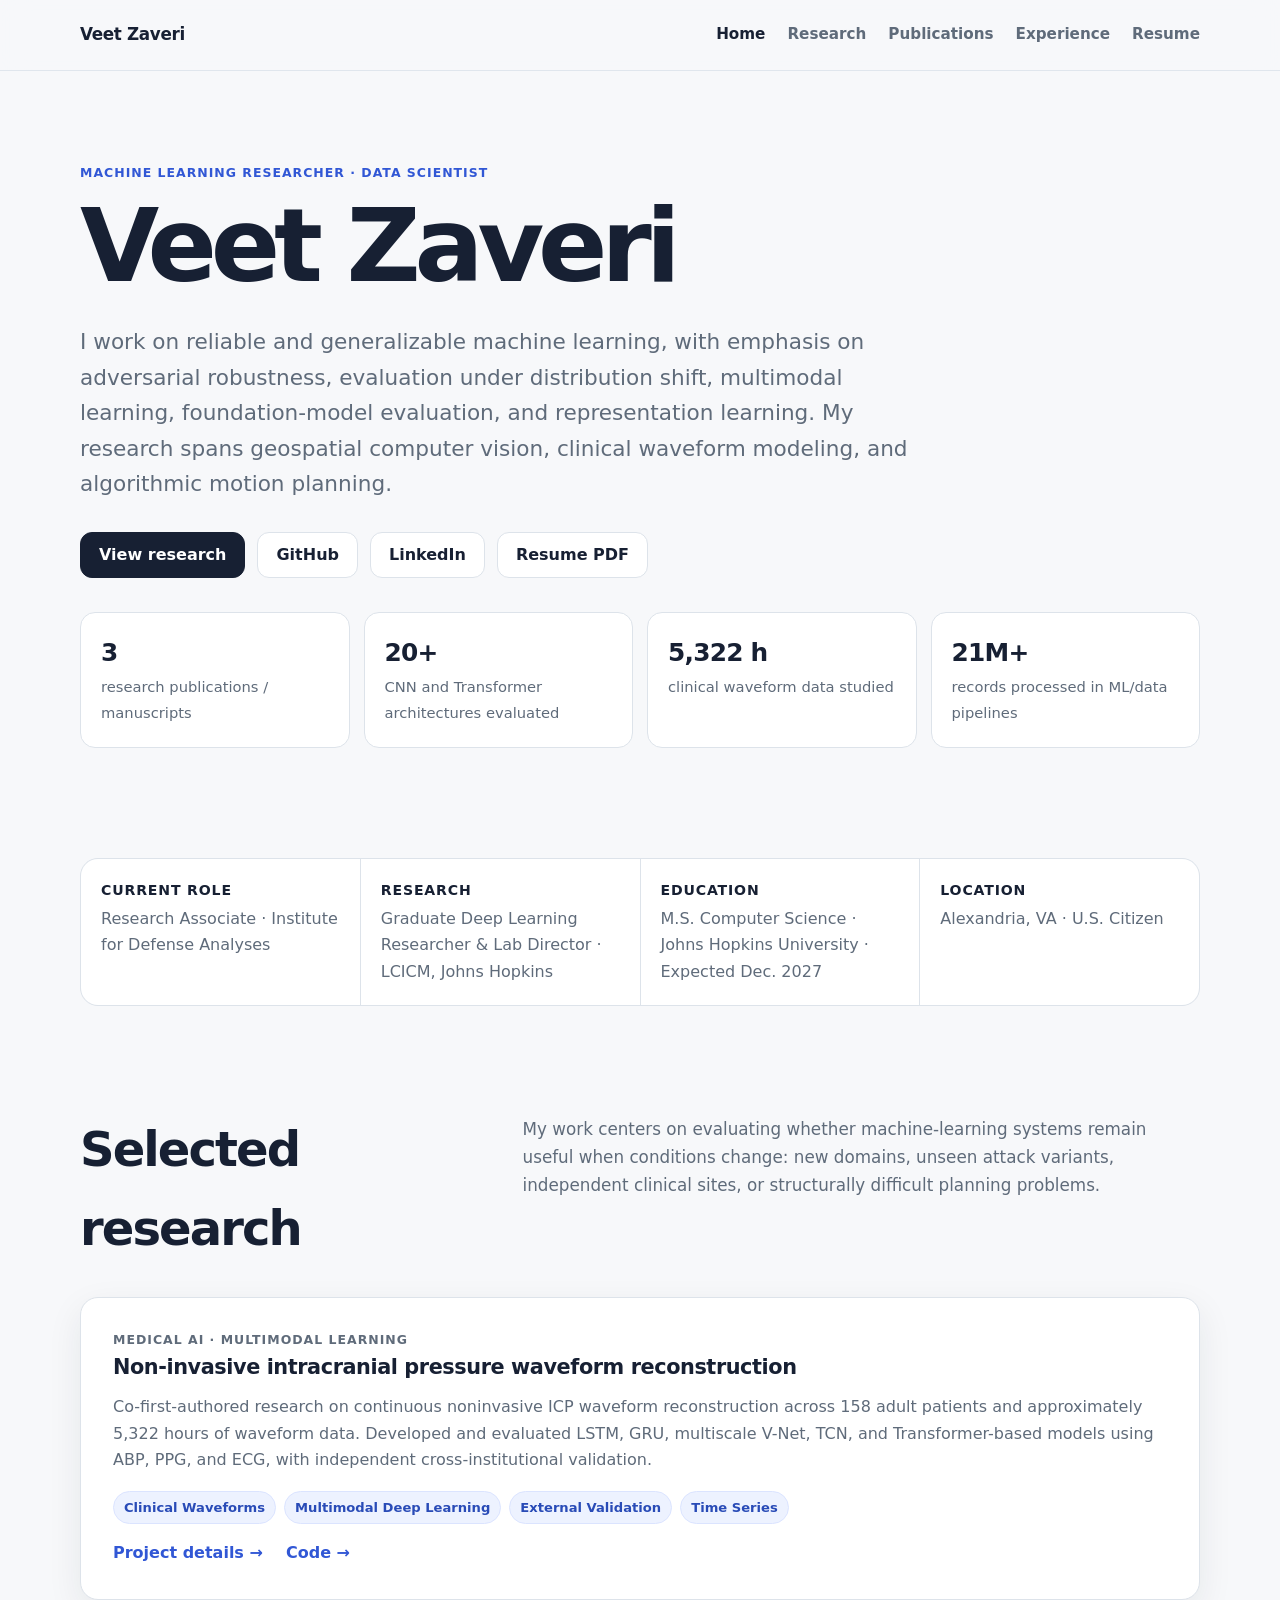
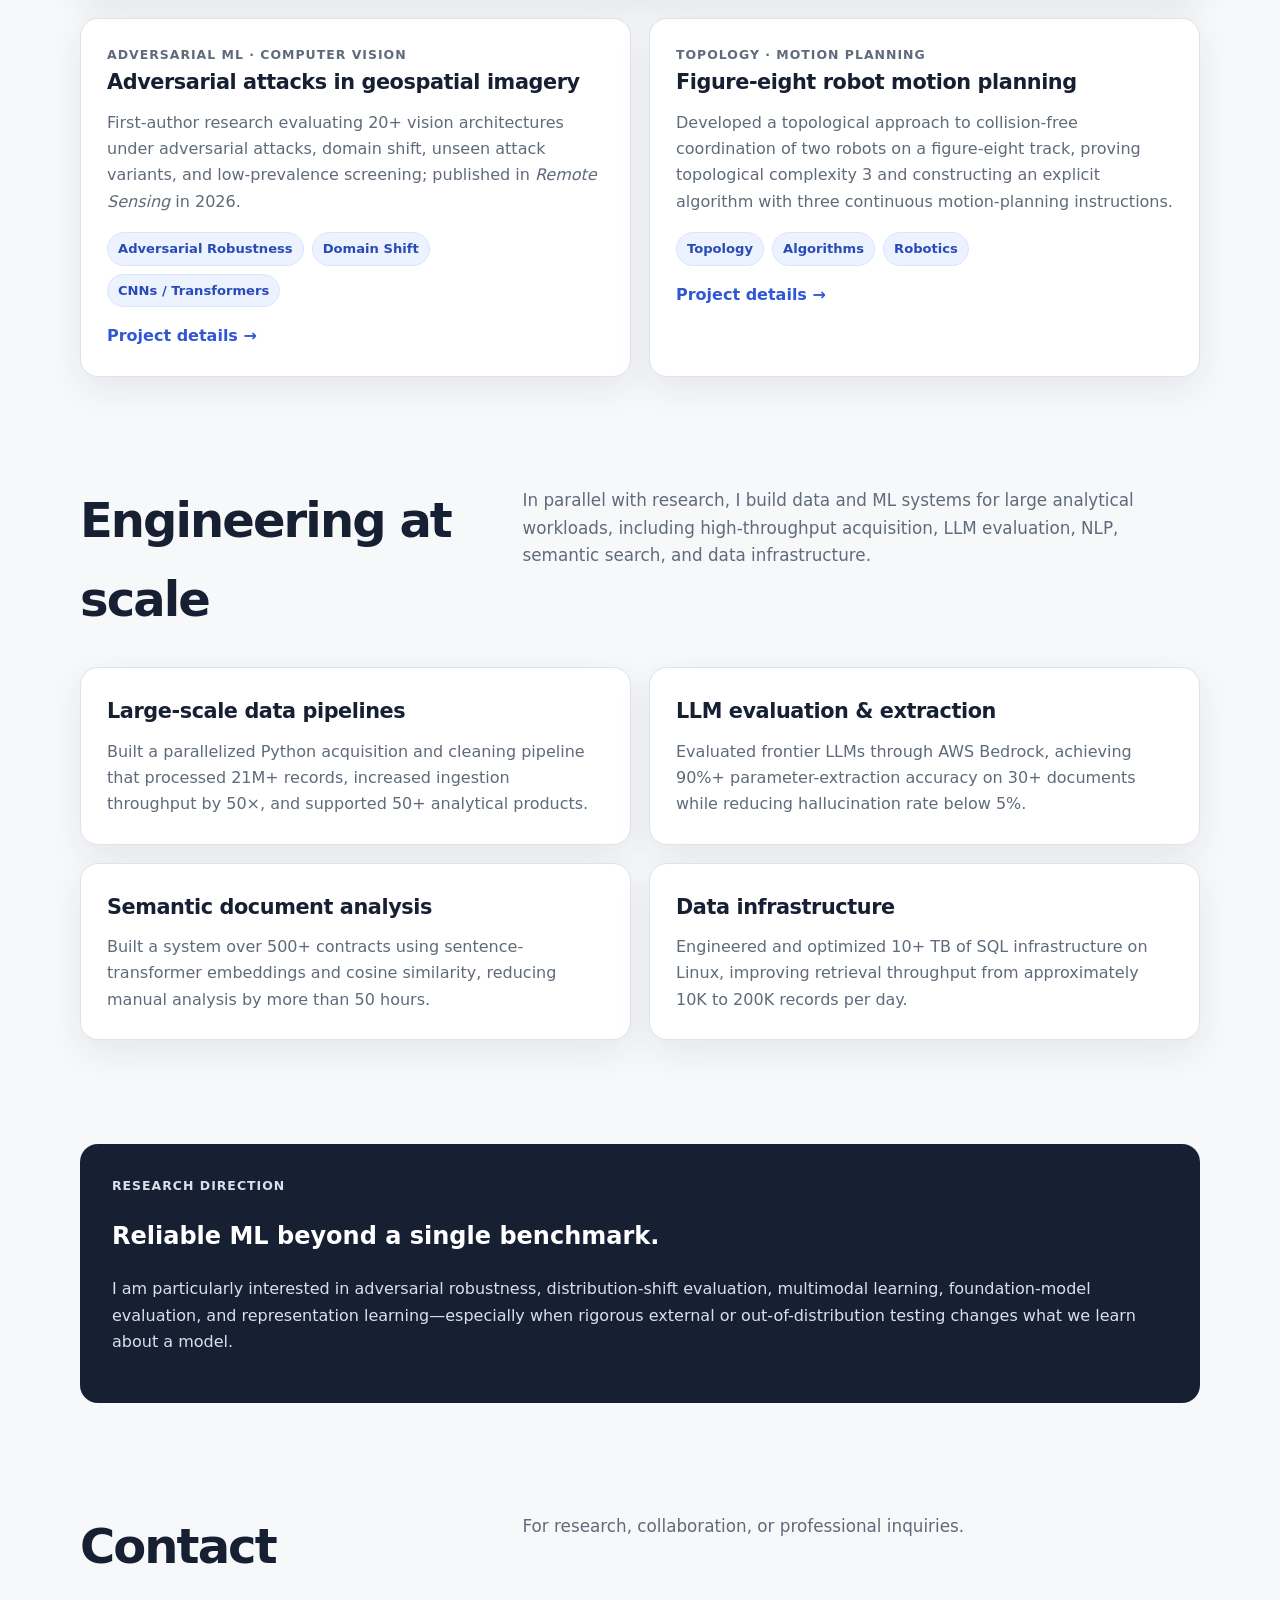
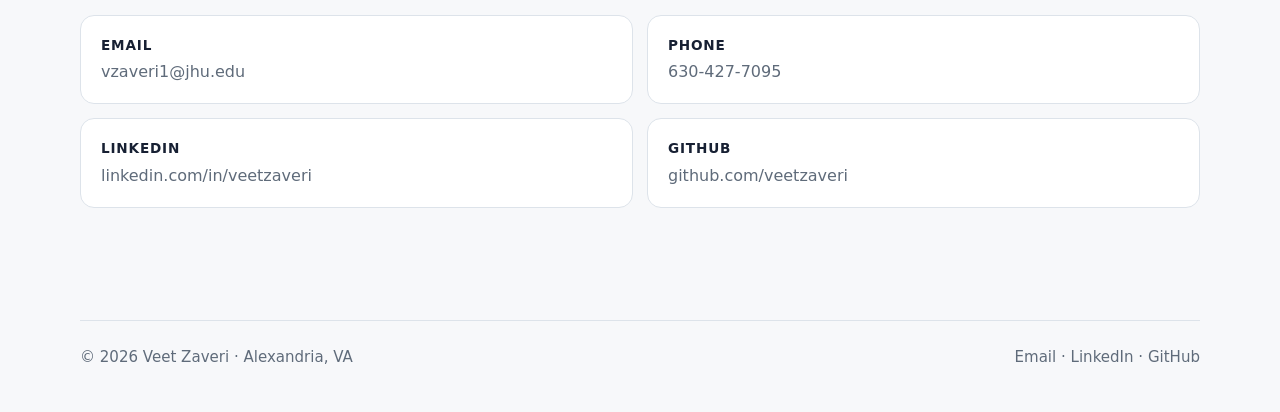
==== index.html @ f41bf971 "updated pages" ====
<!DOCTYPE html>
<html lang="en">
<head>
  <meta charset="utf-8">
  <meta name="viewport" content="width=device-width, initial-scale=1">
  <meta name="description" content="Veet Zaveri is a machine learning researcher and data scientist working on reliable and generalizable ML, adversarial robustness, multimodal learning, and clinical AI.">
  <title>Veet Zaveri | Machine Learning Research</title>
  <link rel="stylesheet" href="styles.css">
</head>
<body>

<header class="site-header">
  <div class="container nav">
    <a class="brand" href="index.html">Veet Zaveri</a>
    <nav class="nav-links" aria-label="Primary">
      <a href="index.html" aria-current="page">Home</a>
      <a href="research.html">Research</a>
      <a href="publications.html">Publications</a>
      <a href="experience.html">Experience</a>
      <a href="Veet_Zaveri_Resume.pdf" target="_blank" rel="noopener">Resume</a>
    </nav>
  </div>
</header>

<main>

<section class="hero">
  <div class="container">
    <p class="eyebrow">Machine Learning Researcher · Data Scientist</p>
    <h1>Veet Zaveri</h1>
    <p class="lede">
      I work on reliable and generalizable machine learning, with emphasis on adversarial robustness,
      evaluation under distribution shift, multimodal learning, foundation-model evaluation,
      and representation learning. My research spans geospatial computer vision, clinical waveform
      modeling, and algorithmic motion planning.
    </p>
    <div class="actions">
      <a class="button primary" href="research.html">View research</a>
      <a class="button" href="https://github.com/veetzaveri" target="_blank" rel="noopener">GitHub</a>
      <a class="button" href="https://www.linkedin.com/in/veetzaveri/" target="_blank" rel="noopener">LinkedIn</a>
      <a class="button" href="Veet_Zaveri_Resume.pdf" target="_blank" rel="noopener">Resume PDF</a>
    </div>

    <div class="stat-grid">
      <div class="stat"><strong>3</strong><span>research publications / manuscripts</span></div>
      <div class="stat"><strong>20+</strong><span>CNN and Transformer architectures evaluated</span></div>
      <div class="stat"><strong>5,322 h</strong><span>clinical waveform data studied</span></div>
      <div class="stat"><strong>21M+</strong><span>records processed in ML/data pipelines</span></div>
    </div>
  </div>
</section>

<section class="section">
  <div class="container">
    <div class="profile-strip">
      <div class="profile-item">
        <strong>Current role</strong>
        <span>Research Associate · Institute for Defense Analyses</span>
      </div>
      <div class="profile-item">
        <strong>Research</strong>
        <span>Graduate Deep Learning Researcher & Lab Director · LCICM, Johns Hopkins</span>
      </div>
      <div class="profile-item">
        <strong>Education</strong>
        <span>M.S. Computer Science · Johns Hopkins University · Expected Dec. 2027</span>
      </div>
      <div class="profile-item">
        <strong>Location</strong>
        <span>Alexandria, VA · U.S. Citizen</span>
      </div>
    </div>
  </div>
</section>

<section class="section">
  <div class="container">
    <div class="section-heading">
      <h2>Selected research</h2>
      <p>
        My work centers on evaluating whether machine-learning systems remain useful when
        conditions change: new domains, unseen attack variants, independent clinical sites,
        or structurally difficult planning problems.
      </p>
    </div>

    <div class="grid">
      <article class="card featured">
        <p class="eyebrow">Medical AI · Multimodal Learning</p>
        <h3>Non-invasive intracranial pressure waveform reconstruction</h3>
        <p>
          Co-first-authored research on continuous noninvasive ICP waveform reconstruction
          across 158 adult patients and approximately 5,322 hours of waveform data.
          Developed and evaluated LSTM, GRU, multiscale V-Net, TCN, and Transformer-based
          models using ABP, PPG, and ECG, with independent cross-institutional validation.
        </p>
        <div class="meta">
          <span class="tag">Clinical Waveforms</span>
          <span class="tag">Multimodal Deep Learning</span>
          <span class="tag">External Validation</span>
          <span class="tag">Time Series</span>
        </div>
        <a class="inline-link" href="research.html#icp">Project details →</a>
        <a class="inline-link" href="https://github.com/veetzaveri/LCICM-ICP-Waveform-Generation" target="_blank" rel="noopener">Code →</a>
      </article>

      <article class="card">
        <p class="eyebrow">Adversarial ML · Computer Vision</p>
        <h3>Adversarial attacks in geospatial imagery</h3>
        <p>
          First-author research evaluating 20+ vision architectures under adversarial attacks,
          domain shift, unseen attack variants, and low-prevalence screening; published in
          <em>Remote Sensing</em> in 2026.
        </p>
        <div class="meta">
          <span class="tag">Adversarial Robustness</span>
          <span class="tag">Domain Shift</span>
          <span class="tag">CNNs / Transformers</span>
        </div>
        <a class="inline-link" href="research.html#geospatial">Project details →</a>
      </article>

      <article class="card">
        <p class="eyebrow">Topology · Motion Planning</p>
        <h3>Figure-eight robot motion planning</h3>
        <p>
          Developed a topological approach to collision-free coordination of two robots on
          a figure-eight track, proving topological complexity 3 and constructing an explicit
          algorithm with three continuous motion-planning instructions.
        </p>
        <div class="meta">
          <span class="tag">Topology</span>
          <span class="tag">Algorithms</span>
          <span class="tag">Robotics</span>
        </div>
        <a class="inline-link" href="research.html#motion-planning">Project details →</a>
      </article>
    </div>
  </div>
</section>

<section class="section">
  <div class="container">
    <div class="section-heading">
      <h2>Engineering at scale</h2>
      <p>
        In parallel with research, I build data and ML systems for large analytical workloads,
        including high-throughput acquisition, LLM evaluation, NLP, semantic search, and data infrastructure.
      </p>
    </div>
    <div class="grid">
      <article class="card">
        <h3>Large-scale data pipelines</h3>
        <p>
          Built a parallelized Python acquisition and cleaning pipeline that processed 21M+ records,
          increased ingestion throughput by 50×, and supported 50+ analytical products.
        </p>
      </article>
      <article class="card">
        <h3>LLM evaluation & extraction</h3>
        <p>
          Evaluated frontier LLMs through AWS Bedrock, achieving 90%+ parameter-extraction accuracy
          on 30+ documents while reducing hallucination rate below 5%.
        </p>
      </article>
      <article class="card">
        <h3>Semantic document analysis</h3>
        <p>
          Built a system over 500+ contracts using sentence-transformer embeddings and cosine similarity,
          reducing manual analysis by more than 50 hours.
        </p>
      </article>
      <article class="card">
        <h3>Data infrastructure</h3>
        <p>
          Engineered and optimized 10+ TB of SQL infrastructure on Linux, improving retrieval throughput
          from approximately 10K to 200K records per day.
        </p>
      </article>
    </div>
  </div>
</section>

<section class="section">
  <div class="container callout">
    <p class="eyebrow">Research direction</p>
    <h2>Reliable ML beyond a single benchmark.</h2>
    <p>
      I am particularly interested in adversarial robustness, distribution-shift evaluation,
      multimodal learning, foundation-model evaluation, and representation learning—especially
      when rigorous external or out-of-distribution testing changes what we learn about a model.
    </p>
  </div>
</section>

<section class="section">
  <div class="container">
    <div class="section-heading">
      <h2>Contact</h2>
      <p>For research, collaboration, or professional inquiries.</p>
    </div>
    <div class="contact-grid">
      <div class="contact-item"><strong>Email</strong><a href="mailto:vzaveri1@jhu.edu">vzaveri1@jhu.edu</a></div>
      <div class="contact-item"><strong>Phone</strong><a href="tel:+16304277095">630-427-7095</a></div>
      <div class="contact-item"><strong>LinkedIn</strong><a href="https://www.linkedin.com/in/veetzaveri/" target="_blank" rel="noopener">linkedin.com/in/veetzaveri</a></div>
      <div class="contact-item"><strong>GitHub</strong><a href="https://github.com/veetzaveri" target="_blank" rel="noopener">github.com/veetzaveri</a></div>
    </div>
  </div>
</section>

</main>

<footer class="footer">
  <div class="container footer-row">
    <span>© 2026 Veet Zaveri · Alexandria, VA</span>
    <span>
      <a href="mailto:vzaveri1@jhu.edu">Email</a>
      ·
      <a href="https://www.linkedin.com/in/veetzaveri/" target="_blank" rel="noopener">LinkedIn</a>
      ·
      <a href="https://github.com/veetzaveri" target="_blank" rel="noopener">GitHub</a>
    </span>
  </div>
</footer>

</body>
</html>
---- styles.css ----
:root {
  --bg: #f7f8fa;
  --surface: #ffffff;
  --text: #172033;
  --muted: #5f6b7a;
  --line: #dde3ea;
  --accent: #3157d5;
  --accent-soft: #edf2ff;
  --max: 1120px;
  --radius: 18px;
  --shadow: 0 12px 35px rgba(23, 32, 51, 0.08);
}

* { box-sizing: border-box; }

html { scroll-behavior: smooth; }

body {
  margin: 0;
  font-family: Inter, ui-sans-serif, system-ui, -apple-system, BlinkMacSystemFont, "Segoe UI", sans-serif;
  background: var(--bg);
  color: var(--text);
  line-height: 1.65;
}

a { color: inherit; }

.container {
  width: min(calc(100% - 40px), var(--max));
  margin: 0 auto;
}

.site-header {
  position: sticky;
  top: 0;
  z-index: 20;
  backdrop-filter: blur(14px);
  background: rgba(247, 248, 250, 0.90);
  border-bottom: 1px solid rgba(221, 227, 234, 0.86);
}

.nav {
  min-height: 70px;
  display: flex;
  align-items: center;
  justify-content: space-between;
  gap: 28px;
}

.brand {
  font-weight: 800;
  text-decoration: none;
  letter-spacing: -0.02em;
  font-size: 1.05rem;
}

.nav-links {
  display: flex;
  align-items: center;
  gap: 22px;
  flex-wrap: wrap;
}

.nav-links a {
  text-decoration: none;
  color: var(--muted);
  font-weight: 650;
  font-size: 0.95rem;
}

.nav-links a:hover,
.nav-links a[aria-current="page"] { color: var(--text); }

.hero { padding: 92px 0 58px; }

.eyebrow {
  margin: 0 0 12px;
  color: var(--accent);
  font-weight: 800;
  letter-spacing: 0.08em;
  text-transform: uppercase;
  font-size: 0.78rem;
}

.hero h1 {
  margin: 0;
  font-size: clamp(3rem, 8vw, 6.5rem);
  line-height: 0.98;
  letter-spacing: -0.06em;
}

.hero .lede {
  max-width: 860px;
  font-size: clamp(1.14rem, 2vw, 1.35rem);
  color: var(--muted);
  margin: 28px 0 0;
}

.actions {
  display: flex;
  gap: 12px;
  flex-wrap: wrap;
  margin-top: 30px;
}

.button {
  display: inline-flex;
  align-items: center;
  justify-content: center;
  min-height: 46px;
  padding: 0 18px;
  border-radius: 12px;
  text-decoration: none;
  font-weight: 750;
  border: 1px solid var(--line);
  background: var(--surface);
  transition: transform .15s ease, box-shadow .15s ease;
}

.button.primary {
  background: var(--text);
  color: white;
  border-color: var(--text);
}

.button:hover {
  transform: translateY(-1px);
  box-shadow: 0 8px 18px rgba(23, 32, 51, 0.08);
}

.section { padding: 52px 0; }

.section-heading {
  display: grid;
  grid-template-columns: 0.75fr 1.25fr;
  gap: 36px;
  align-items: start;
  margin-bottom: 28px;
}

.section-heading h2,
.page-hero h1 {
  margin: 0;
  letter-spacing: -0.04em;
}

.section-heading h2 { font-size: clamp(1.9rem, 4vw, 3rem); }

.section-heading p {
  margin: 6px 0 0;
  color: var(--muted);
  font-size: 1.05rem;
}

.grid {
  display: grid;
  grid-template-columns: repeat(12, 1fr);
  gap: 18px;
}

.card {
  grid-column: span 6;
  background: var(--surface);
  border: 1px solid var(--line);
  border-radius: var(--radius);
  padding: 26px;
  box-shadow: var(--shadow);
}

.card.featured {
  grid-column: span 12;
  padding: 32px;
}

.card h3 {
  margin: 0 0 10px;
  font-size: 1.3rem;
  letter-spacing: -0.02em;
}

.card p { margin: 0; color: var(--muted); }

.meta {
  margin-top: 17px;
  display: flex;
  flex-wrap: wrap;
  gap: 8px;
}

.tag {
  background: var(--accent-soft);
  border: 1px solid #dbe4ff;
  color: #294bb7;
  border-radius: 999px;
  padding: 5px 10px;
  font-size: 0.82rem;
  font-weight: 700;
}

.inline-link {
  display: inline-block;
  margin-top: 16px;
  font-weight: 750;
  color: var(--accent);
  text-decoration: none;
}

.inline-link + .inline-link { margin-left: 18px; }

.stat-grid {
  display: grid;
  grid-template-columns: repeat(4, 1fr);
  gap: 14px;
  margin-top: 34px;
}

.stat {
  background: var(--surface);
  border: 1px solid var(--line);
  border-radius: 15px;
  padding: 20px;
}

.stat strong {
  display: block;
  font-size: 1.55rem;
  letter-spacing: -0.03em;
}

.stat span { color: var(--muted); font-size: .92rem; }

.profile-strip {
  display: grid;
  grid-template-columns: repeat(4, 1fr);
  gap: 1px;
  background: var(--line);
  border: 1px solid var(--line);
  border-radius: var(--radius);
  overflow: hidden;
}

.profile-item {
  background: var(--surface);
  padding: 20px;
}

.profile-item strong {
  display: block;
  font-size: .88rem;
  text-transform: uppercase;
  letter-spacing: .06em;
  margin-bottom: 4px;
}

.profile-item span, .profile-item a {
  color: var(--muted);
  text-decoration: none;
}

.page-hero { padding: 76px 0 30px; }
.page-hero h1 { font-size: clamp(2.6rem, 6vw, 5rem); }
.page-hero p {
  max-width: 800px;
  color: var(--muted);
  font-size: 1.15rem;
}

.project {
  padding: 38px 0;
  border-top: 1px solid var(--line);
}

.project:first-of-type { border-top: 0; }

.project-layout {
  display: grid;
  grid-template-columns: 0.72fr 1.28fr;
  gap: 42px;
}

.project h2 {
  margin-top: 0;
  font-size: 1.8rem;
  letter-spacing: -0.03em;
}

.project-copy p,
.project-copy li { color: var(--muted); }

.project-copy ul { padding-left: 20px; }

.result-box {
  background: var(--surface);
  border: 1px solid var(--line);
  border-radius: 14px;
  padding: 18px 20px;
  margin-top: 18px;
}

.result-box strong { color: var(--text); }

.publication {
  padding: 26px 0;
  border-top: 1px solid var(--line);
}

.publication:first-child { border-top: 0; }

.publication h3 { margin: 0 0 6px; }
.publication p { color: var(--muted); margin: 4px 0; }

.pub-links {
  display: flex;
  flex-wrap: wrap;
  gap: 14px;
  margin-top: 10px;
}

.pub-links a {
  color: var(--accent);
  font-weight: 750;
  text-decoration: none;
}

.timeline {
  border-left: 2px solid var(--line);
  margin-left: 8px;
  padding-left: 28px;
}

.timeline-item {
  margin-bottom: 42px;
  position: relative;
}

.timeline-item::before {
  content: "";
  position: absolute;
  left: -36px;
  top: 8px;
  width: 12px;
  height: 12px;
  border-radius: 999px;
  background: var(--text);
}

.timeline-item h3 { margin: 0 0 4px; }

.timeline-item .where,
.timeline-item .when { color: var(--muted); }

.timeline-item ul {
  margin-top: 12px;
  padding-left: 20px;
  color: var(--muted);
}

.timeline-item li { margin-bottom: 7px; }

.skill-group {
  grid-column: span 4;
  background: var(--surface);
  border: 1px solid var(--line);
  border-radius: var(--radius);
  padding: 24px;
}

.skill-group h3 { margin-top: 0; }
.skill-group p { margin-bottom: 0; color: var(--muted); }

.callout {
  background: var(--text);
  color: white;
  border-radius: var(--radius);
  padding: 32px;
}

.callout p { color: #d9dfeb; }

.contact-grid {
  display: grid;
  grid-template-columns: repeat(2, 1fr);
  gap: 14px;
}

.contact-item {
  background: var(--surface);
  border: 1px solid var(--line);
  border-radius: 14px;
  padding: 18px 20px;
}

.contact-item strong {
  display: block;
  font-size: .85rem;
  text-transform: uppercase;
  letter-spacing: .06em;
  margin-bottom: 3px;
}

.contact-item a, .contact-item span {
  color: var(--muted);
  text-decoration: none;
}

.footer {
  padding: 60px 0 42px;
  color: var(--muted);
  font-size: 0.94rem;
}

.footer-row {
  border-top: 1px solid var(--line);
  padding-top: 24px;
  display: flex;
  justify-content: space-between;
  gap: 20px;
  flex-wrap: wrap;
}

.footer a { text-decoration: none; }
.small { font-size: 0.9rem; color: var(--muted); }

@media (max-width: 900px) {
  .stat-grid, .profile-strip { grid-template-columns: repeat(2, 1fr); }
  .skill-group { grid-column: span 6; }
}

@media (max-width: 780px) {
  .nav {
    align-items: flex-start;
    padding: 18px 0;
    flex-direction: column;
  }

  .nav-links { gap: 14px 18px; }
  .hero { padding-top: 64px; }

  .section-heading,
  .project-layout { grid-template-columns: 1fr; gap: 12px; }

  .card,
  .card.featured,
  .skill-group { grid-column: span 12; }

  .stat-grid,
  .profile-strip,
  .contact-grid { grid-template-columns: 1fr; }
}
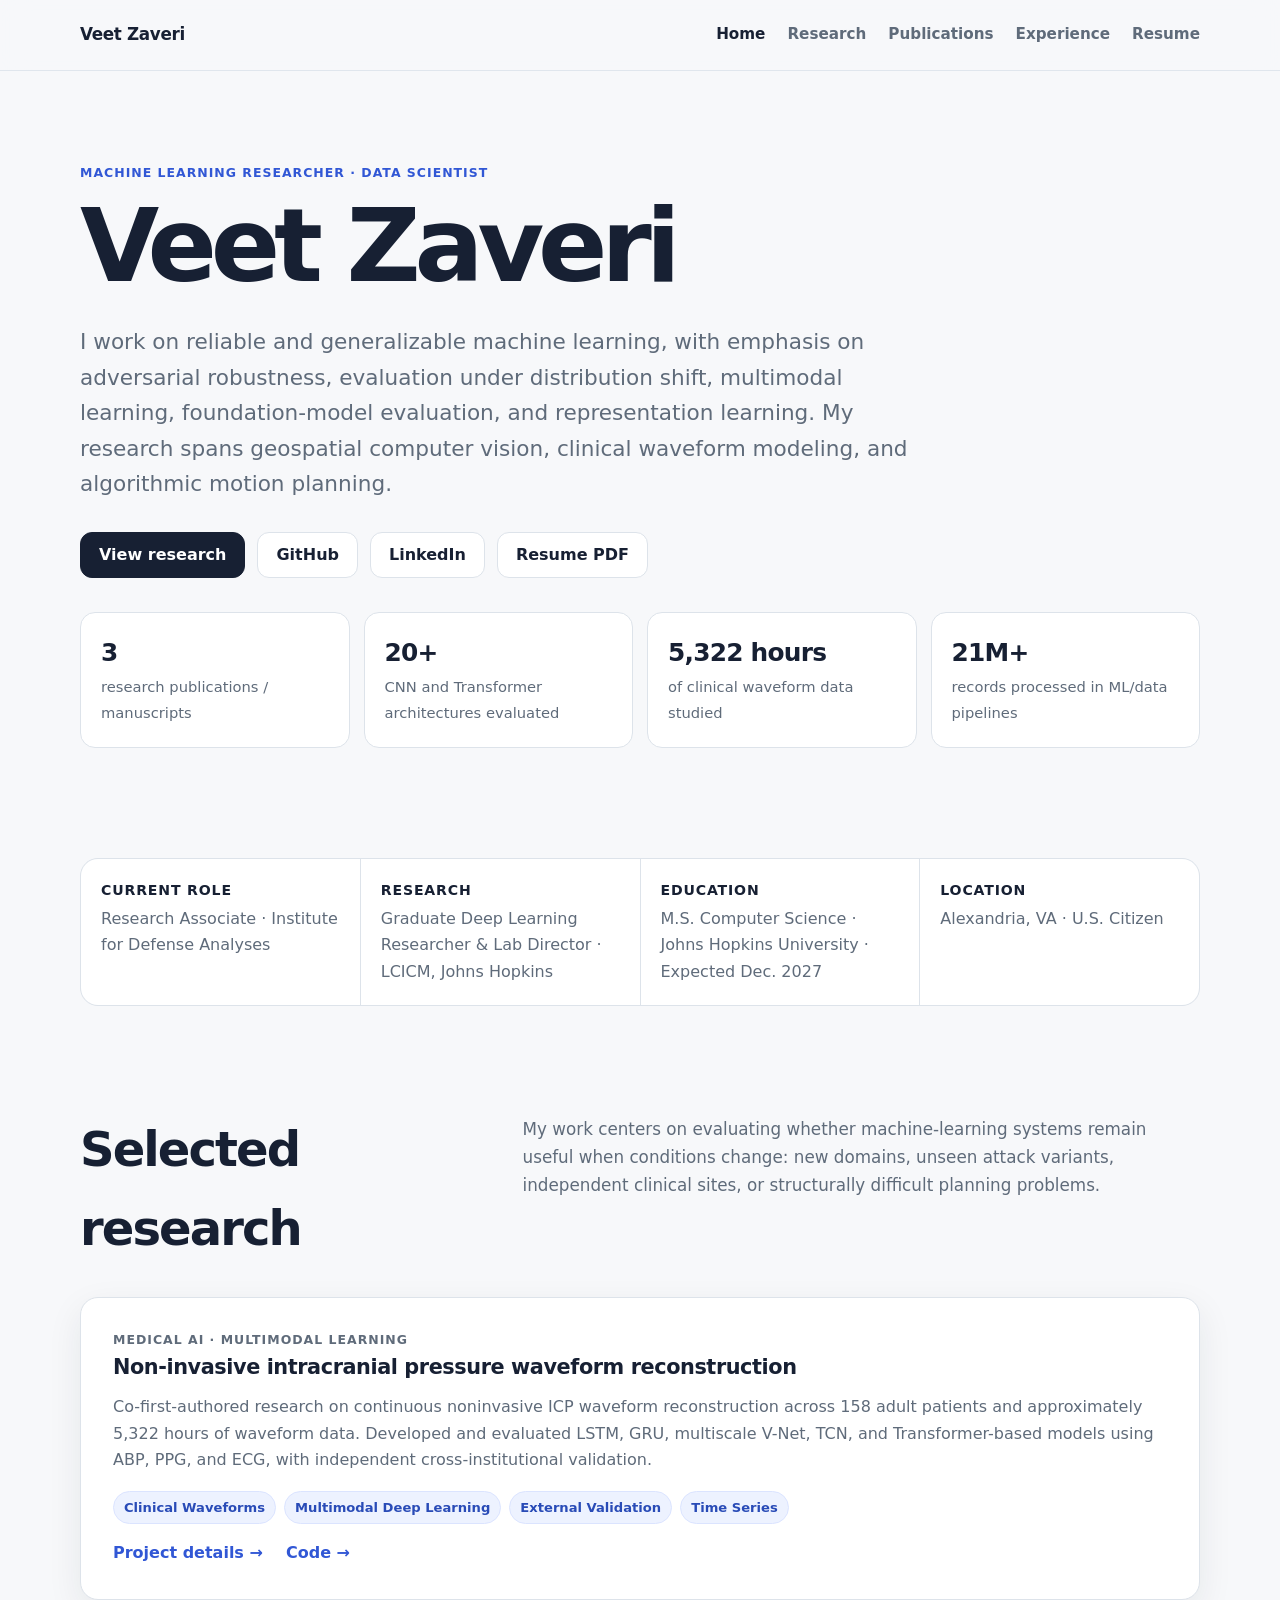
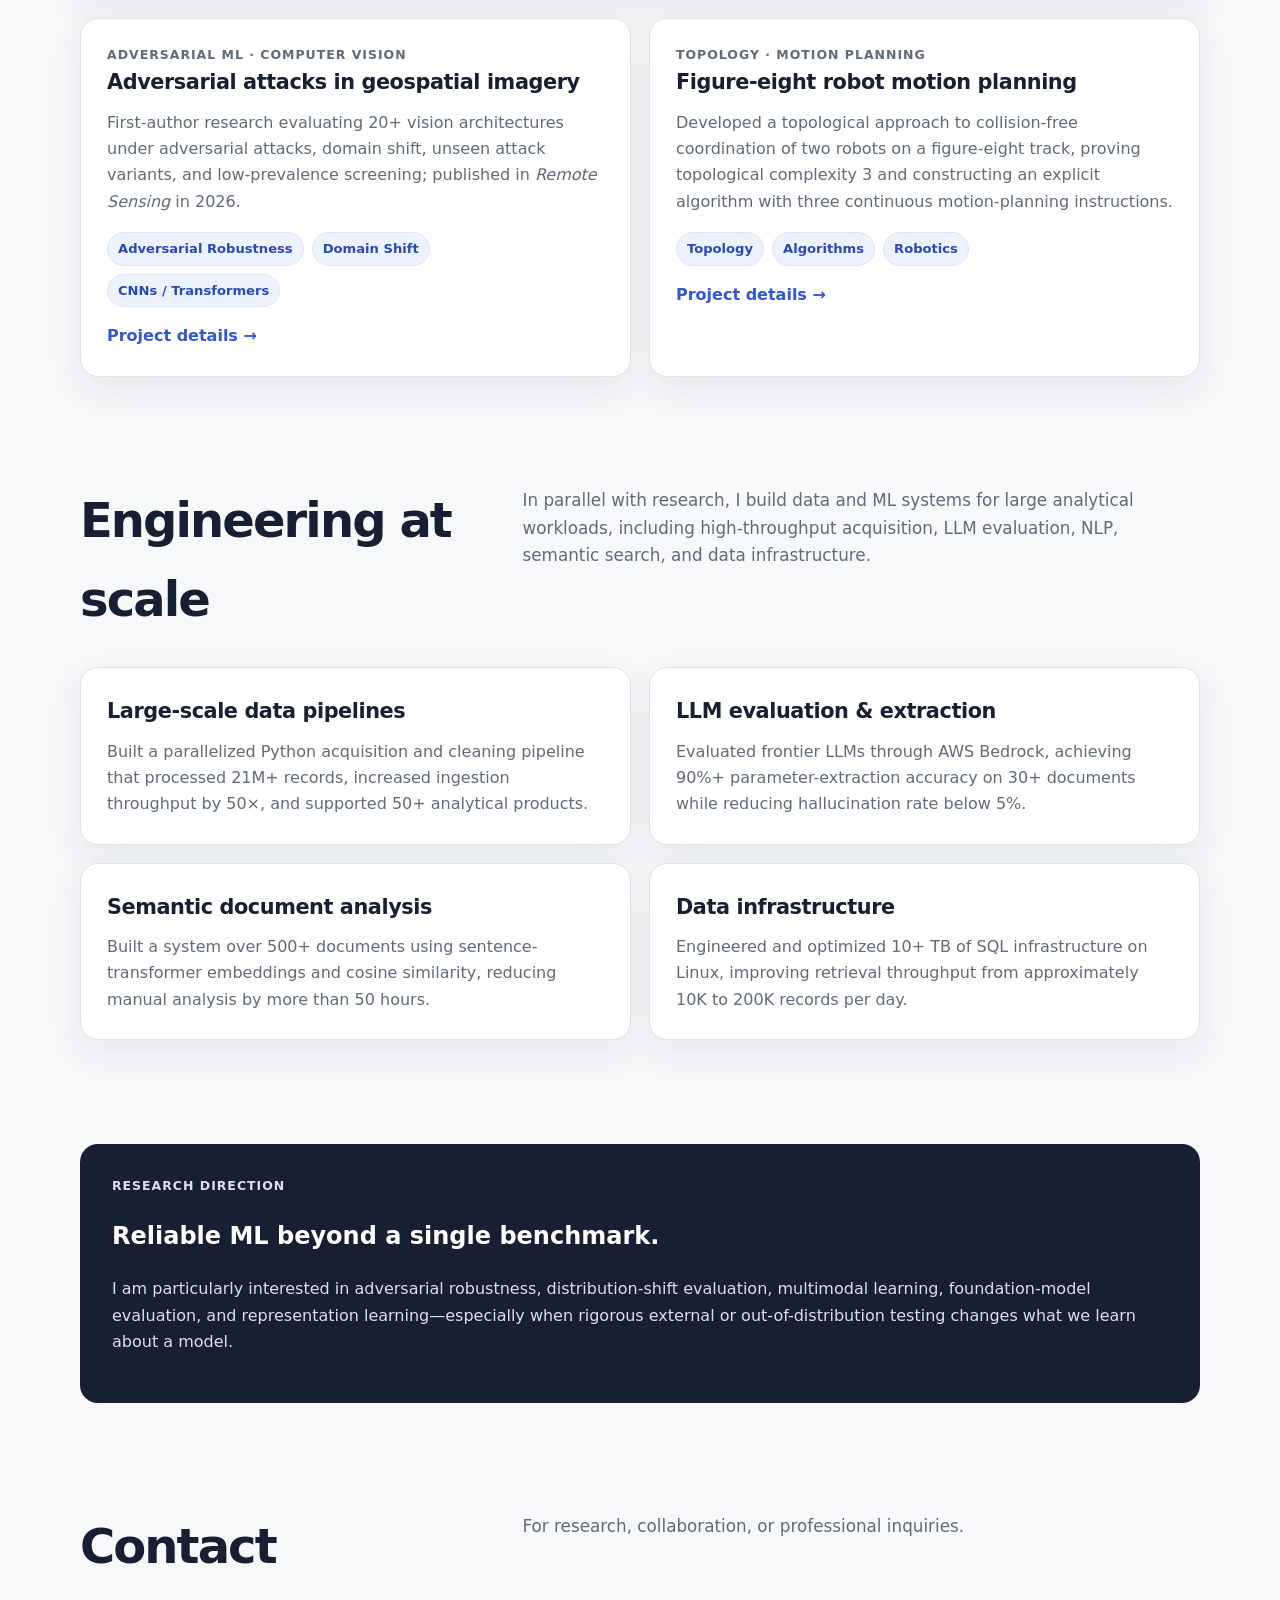
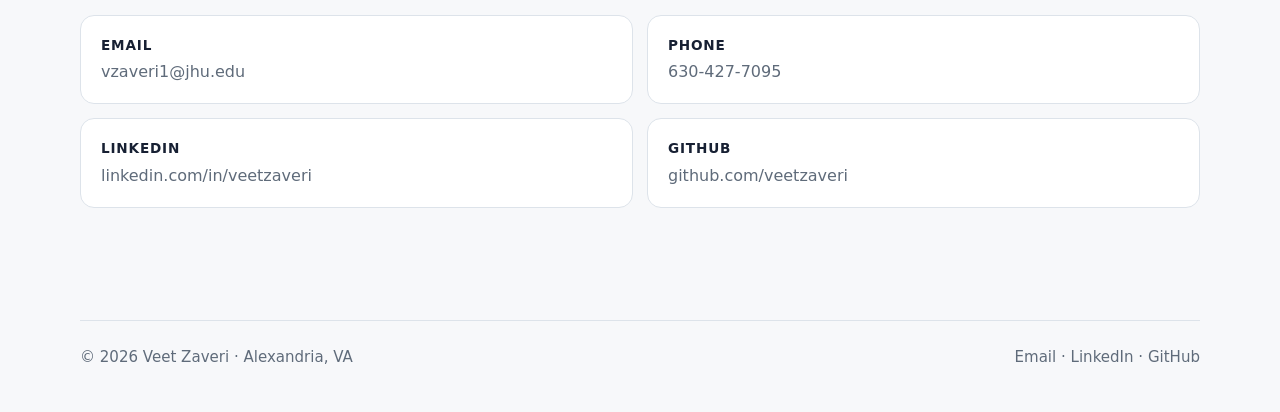
==== commit 210bffd1: "change text" ====
--- a/index.html
+++ b/index.html
@@ -44,7 +44,7 @@
     <div class="stat-grid">
       <div class="stat"><strong>3</strong><span>research publications / manuscripts</span></div>
       <div class="stat"><strong>20+</strong><span>CNN and Transformer architectures evaluated</span></div>
-      <div class="stat"><strong>5,322 h</strong><span>clinical waveform data studied</span></div>
+      <div class="stat"><strong>5,322 hours</strong><span>of clinical waveform data studied</span></div>
       <div class="stat"><strong>21M+</strong><span>records processed in ML/data pipelines</span></div>
     </div>
   </div>
@@ -166,7 +166,7 @@
       <article class="card">
         <h3>Semantic document analysis</h3>
         <p>
-          Built a system over 500+ contracts using sentence-transformer embeddings and cosine similarity,
+          Built a system over 500+ documents using sentence-transformer embeddings and cosine similarity,
           reducing manual analysis by more than 50 hours.
         </p>
       </article>
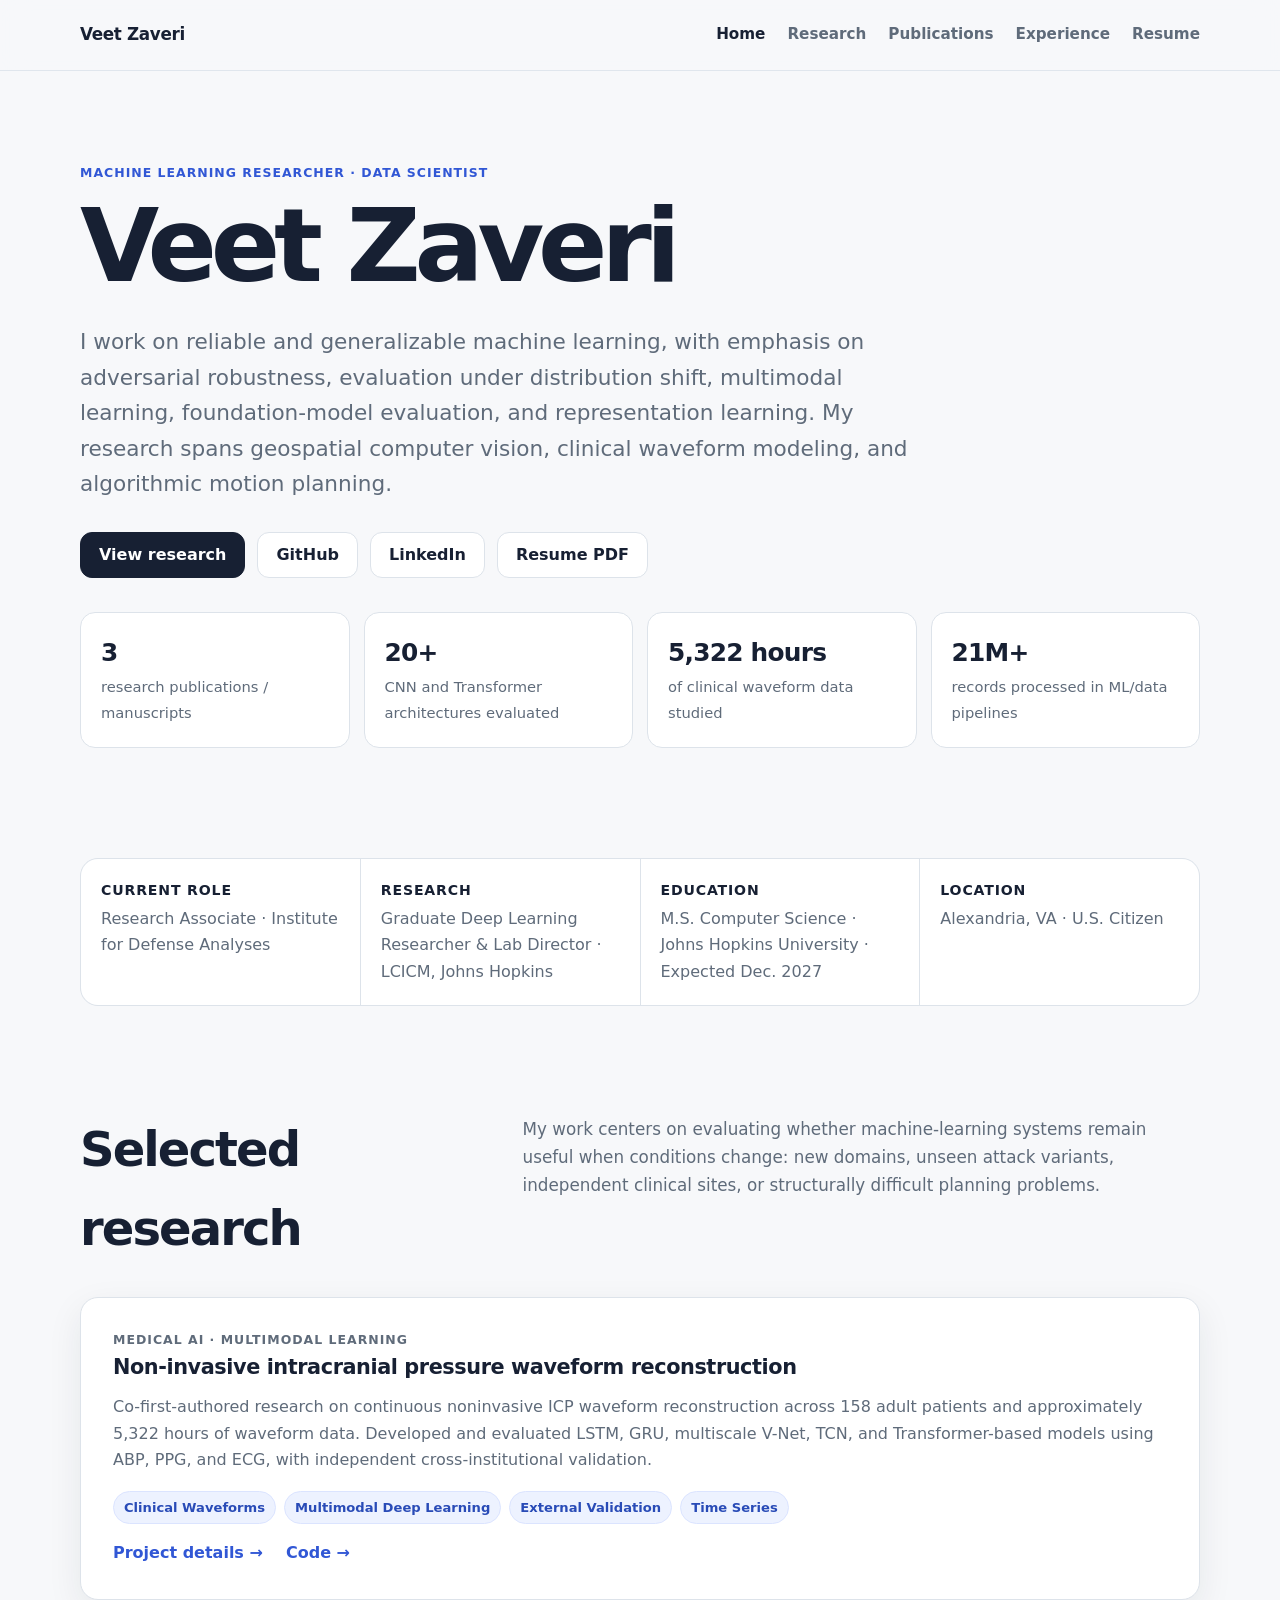
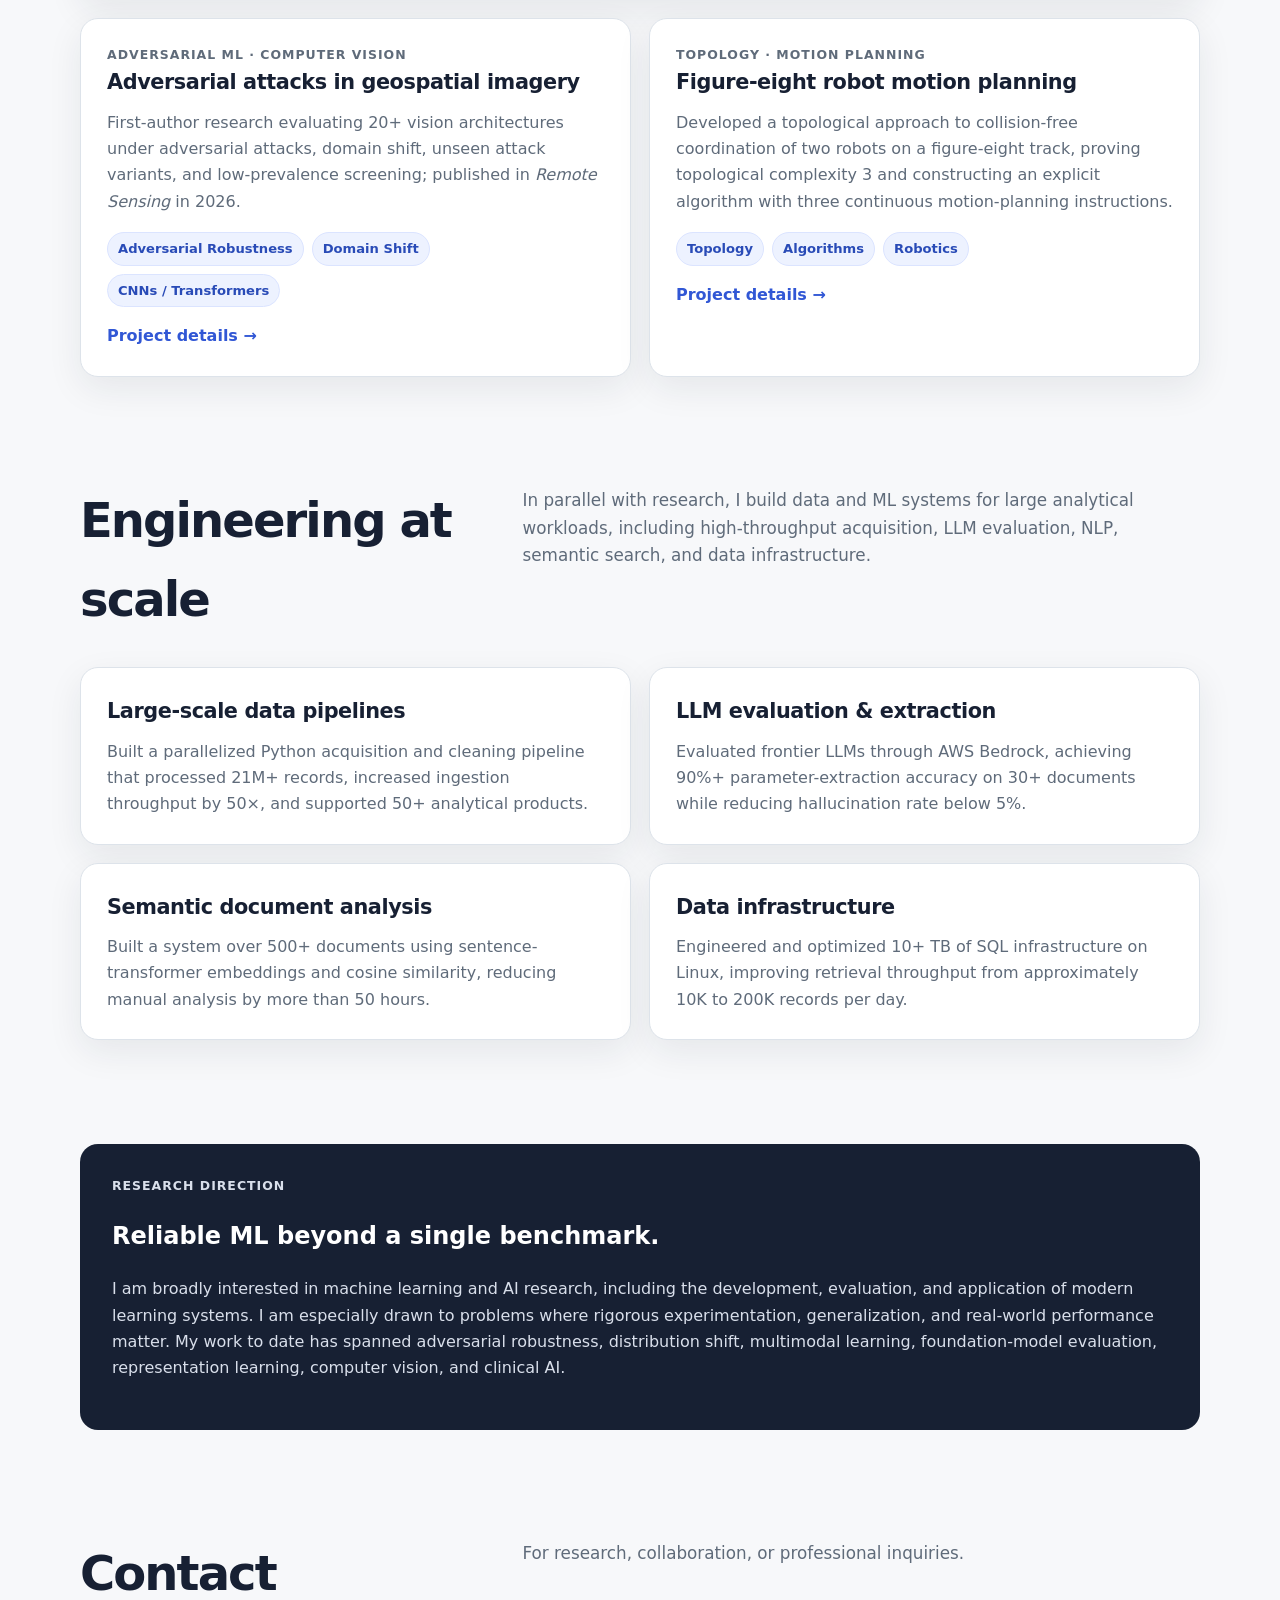
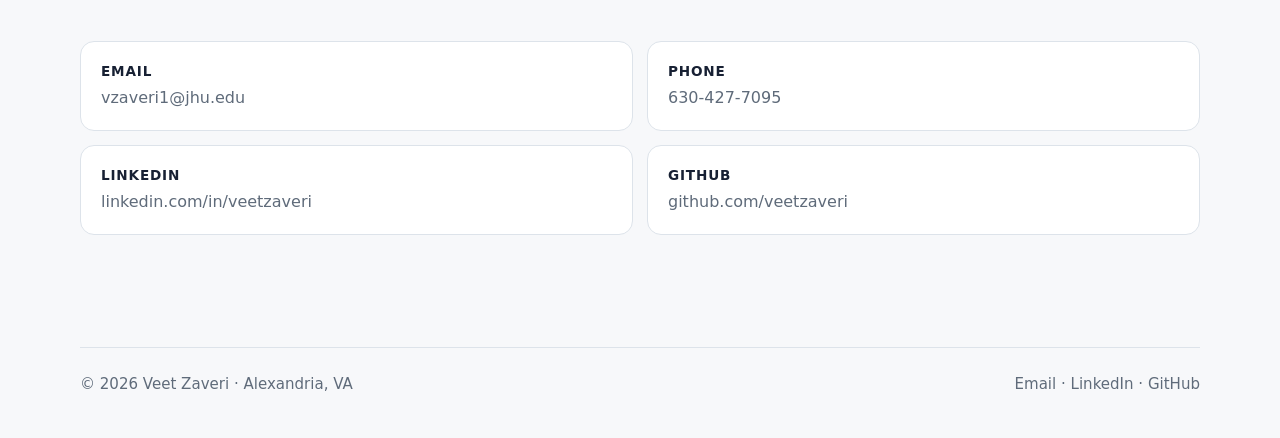
==== commit 04f65a49: "update index html" ====
--- a/index.html
+++ b/index.html
@@ -3,7 +3,7 @@
 <head>
   <meta charset="utf-8">
   <meta name="viewport" content="width=device-width, initial-scale=1">
-  <meta name="description" content="Veet Zaveri is a machine learning researcher and data scientist working on reliable and generalizable ML, adversarial robustness, multimodal learning, and clinical AI.">
+  <meta name="description" content="I am a machine learning researcher and data scientist broadly interested in AI and machine learning research. My work has focused on developing and rigorously evaluating learning systems across computer vision, clinical time-series modeling, multimodal learning, and large-scale data applications.">
   <title>Veet Zaveri | Machine Learning Research</title>
   <link rel="stylesheet" href="styles.css">
 </head>
@@ -44,7 +44,7 @@
     <div class="stat-grid">
       <div class="stat"><strong>3</strong><span>research publications / manuscripts</span></div>
       <div class="stat"><strong>20+</strong><span>CNN and Transformer architectures evaluated</span></div>
-      <div class="stat"><strong>5,322 hours</strong><span>of clinical waveform data studied</span></div>
+      <div class="stat"><strong>5,322 hours</strong><span> of clinical waveform data studied</span></div>
       <div class="stat"><strong>21M+</strong><span>records processed in ML/data pipelines</span></div>
     </div>
   </div>
@@ -186,9 +186,9 @@
     <p class="eyebrow">Research direction</p>
     <h2>Reliable ML beyond a single benchmark.</h2>
     <p>
-      I am particularly interested in adversarial robustness, distribution-shift evaluation,
-      multimodal learning, foundation-model evaluation, and representation learning—especially
-      when rigorous external or out-of-distribution testing changes what we learn about a model.
+      I am broadly interested in machine learning and AI research, including the development, evaluation, and application of modern learning systems. 
+      I am especially drawn to problems where rigorous experimentation, generalization, and real-world performance matter. 
+      My work to date has spanned adversarial robustness, distribution shift, multimodal learning, foundation-model evaluation, representation learning, computer vision, and clinical AI.
     </p>
   </div>
 </section>
--- a/styles.css
+++ b/styles.css
@@ -114,7 +114,7 @@
   font-weight: 750;
   border: 1px solid var(--line);
   background: var(--surface);
-  transition: transform .15s ease, box-shadow .15s ease;
+  color: var(--text);
 }
 
 .button.primary {
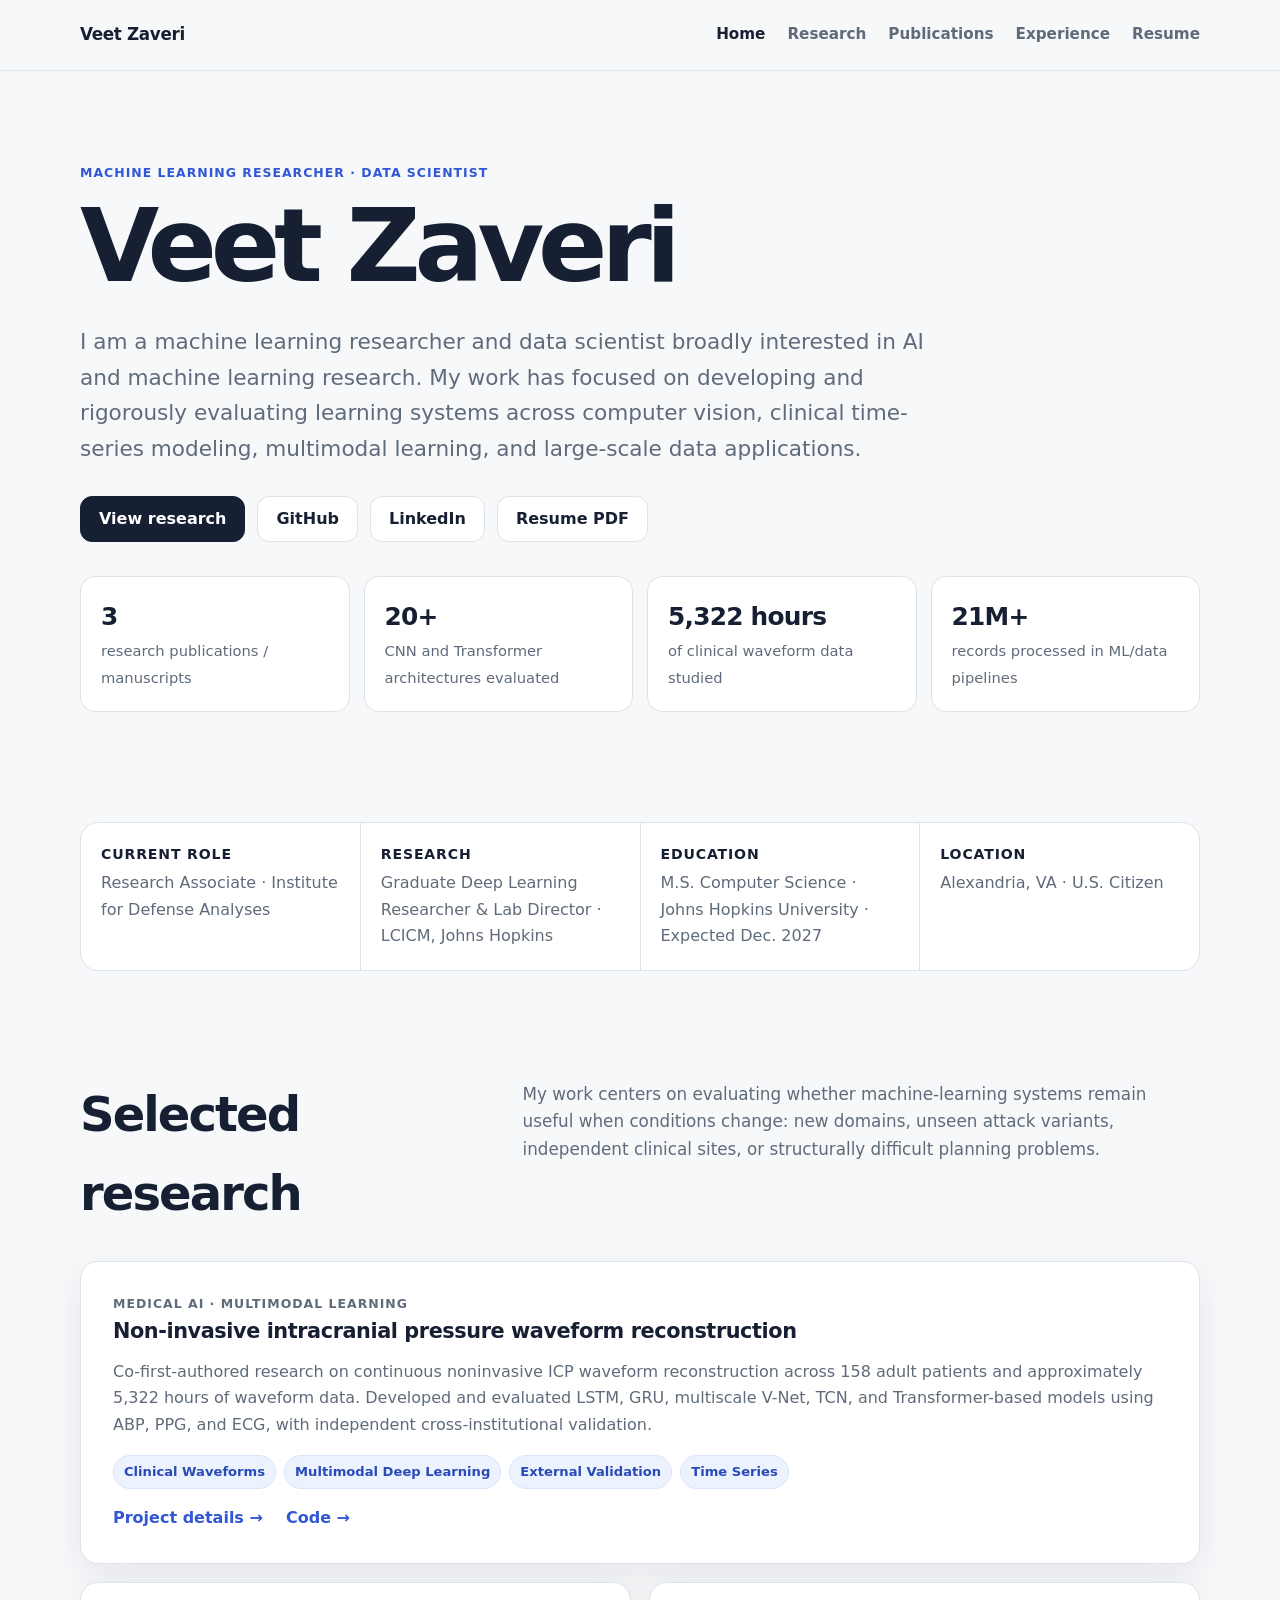
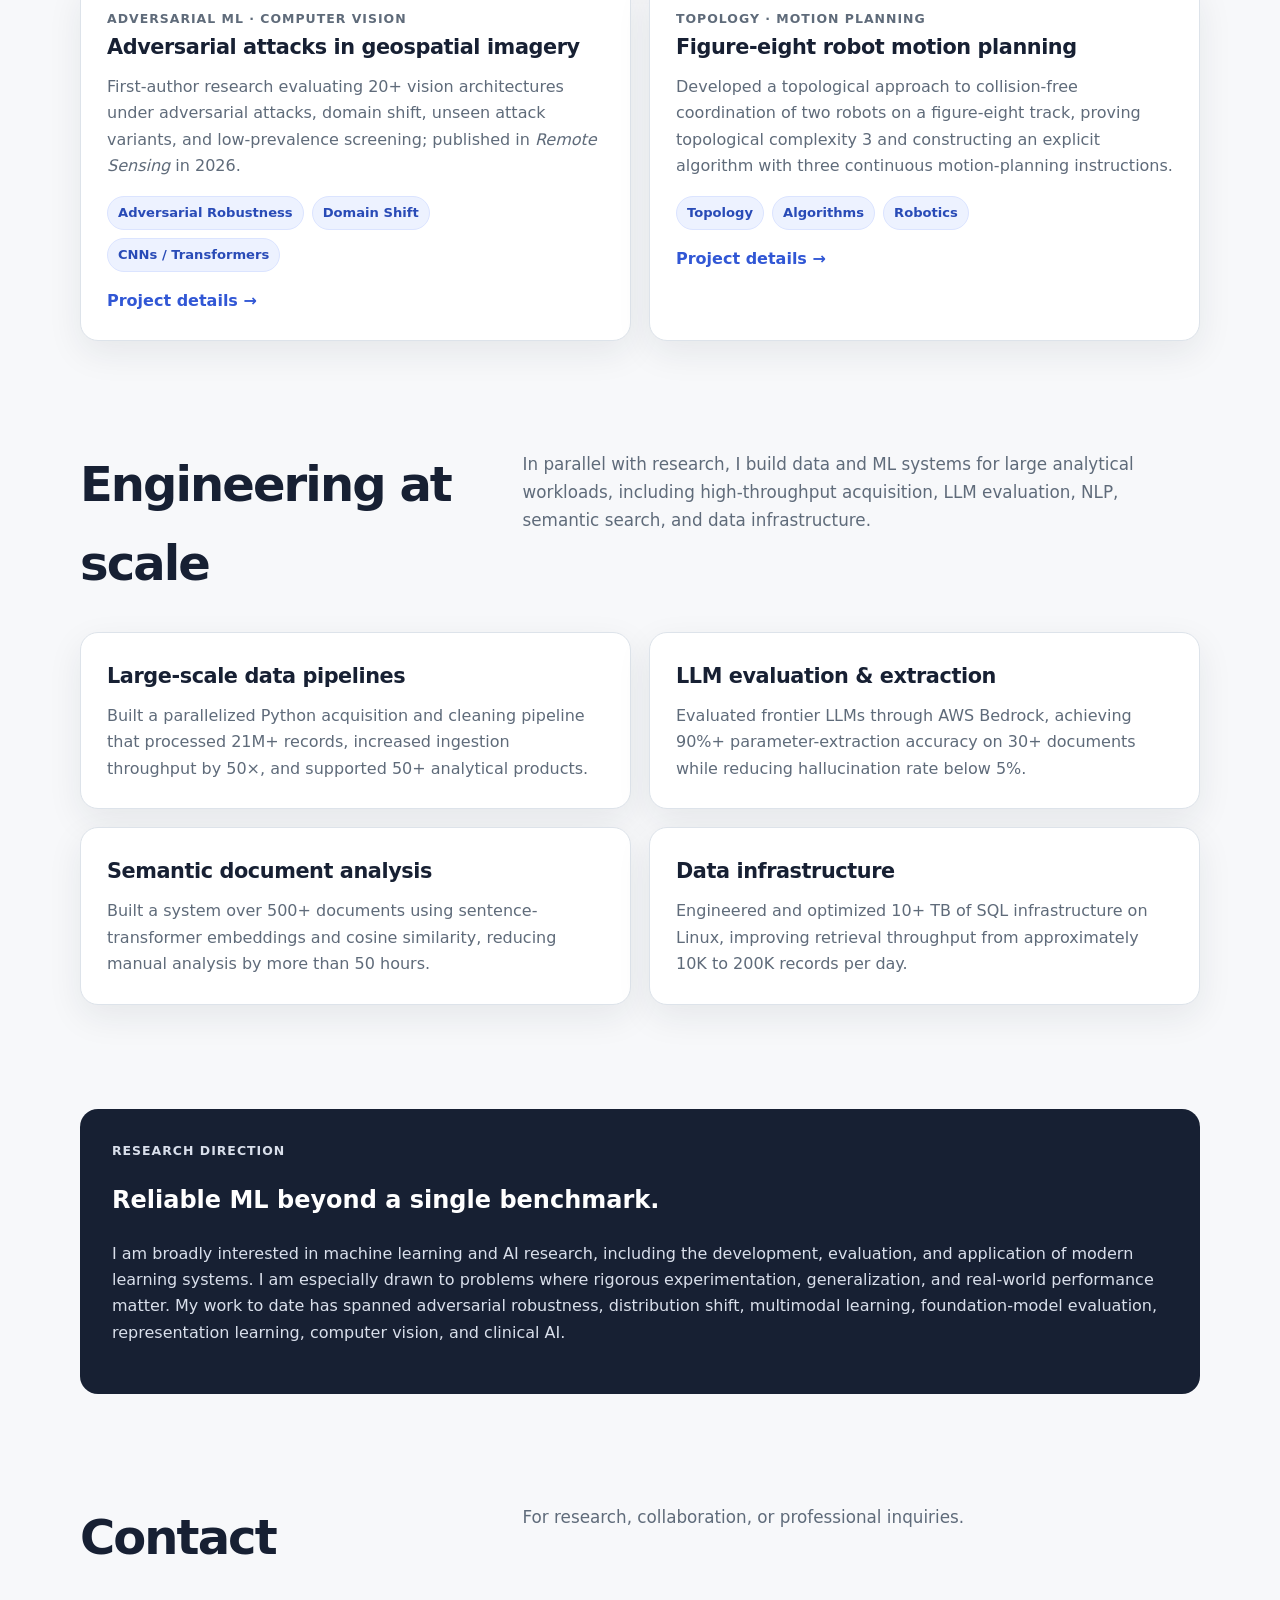
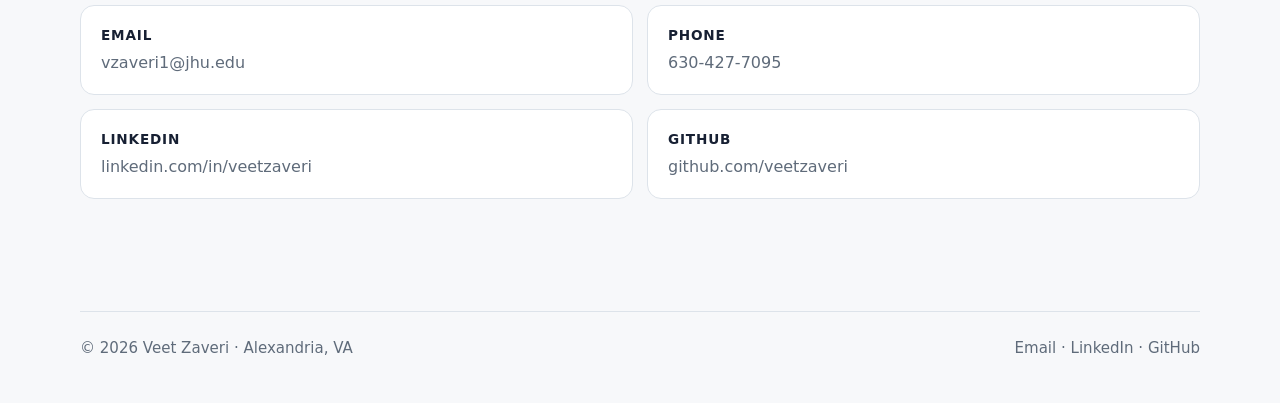
==== commit ae5045bc: "update index opening sentence" ====
--- a/index.html
+++ b/index.html
@@ -29,10 +29,8 @@
     <p class="eyebrow">Machine Learning Researcher · Data Scientist</p>
     <h1>Veet Zaveri</h1>
     <p class="lede">
-      I work on reliable and generalizable machine learning, with emphasis on adversarial robustness,
-      evaluation under distribution shift, multimodal learning, foundation-model evaluation,
-      and representation learning. My research spans geospatial computer vision, clinical waveform
-      modeling, and algorithmic motion planning.
+      I am a machine learning researcher and data scientist broadly interested in AI and machine learning research. 
+      My work has focused on developing and rigorously evaluating learning systems across computer vision, clinical time-series modeling, multimodal learning, and large-scale data applications.
     </p>
     <div class="actions">
       <a class="button primary" href="research.html">View research</a>
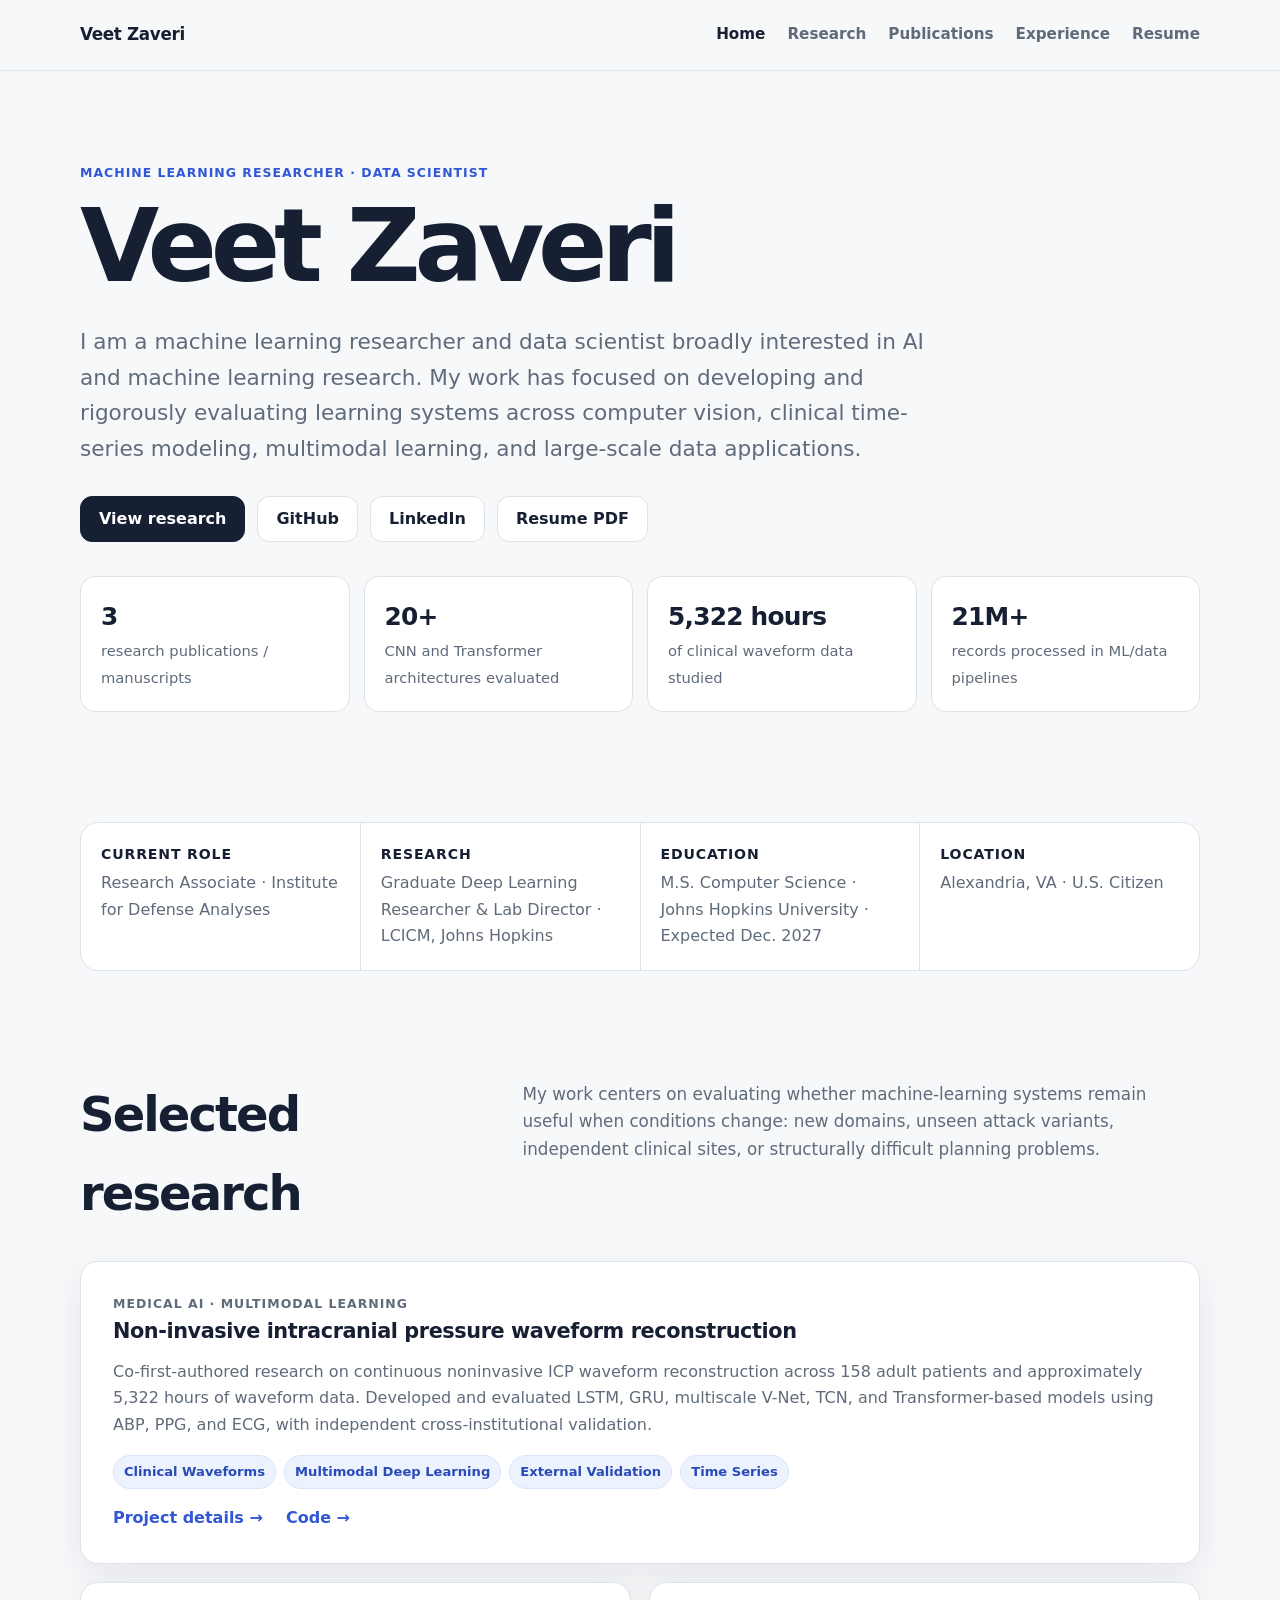
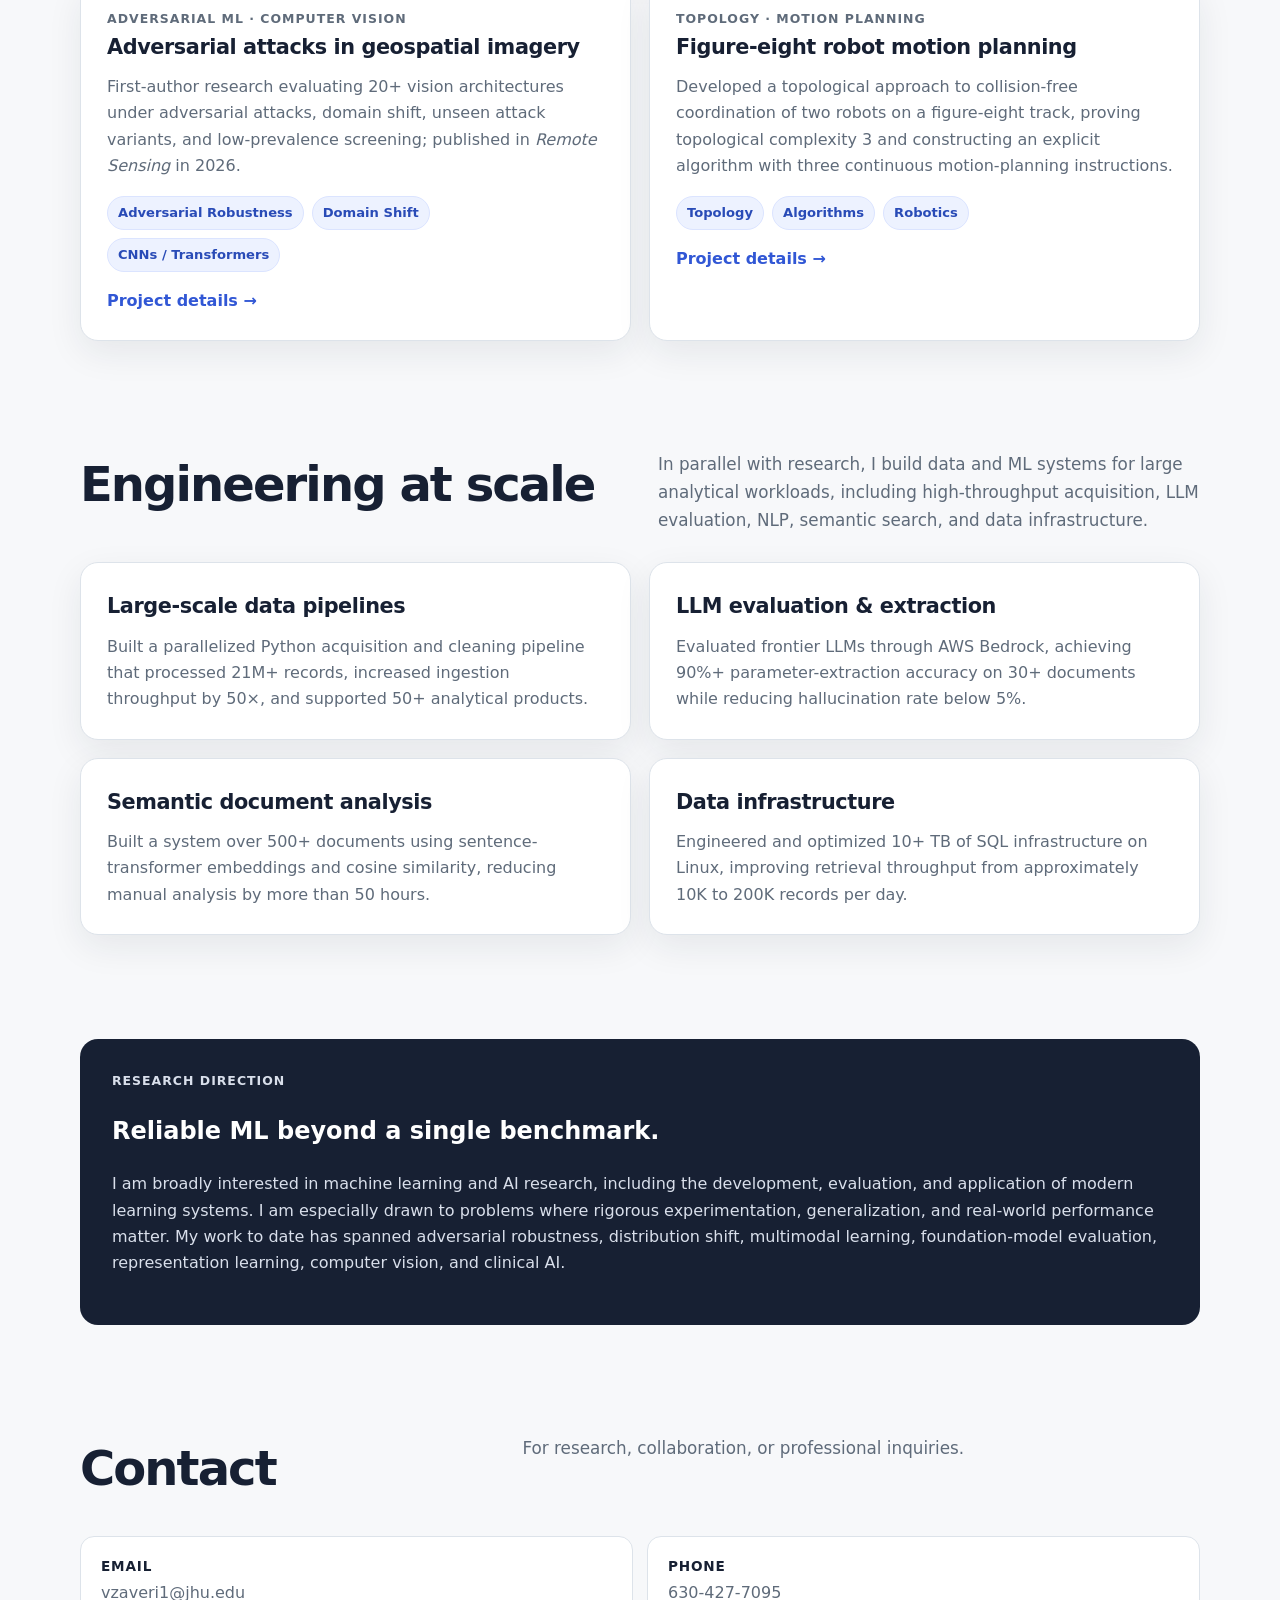
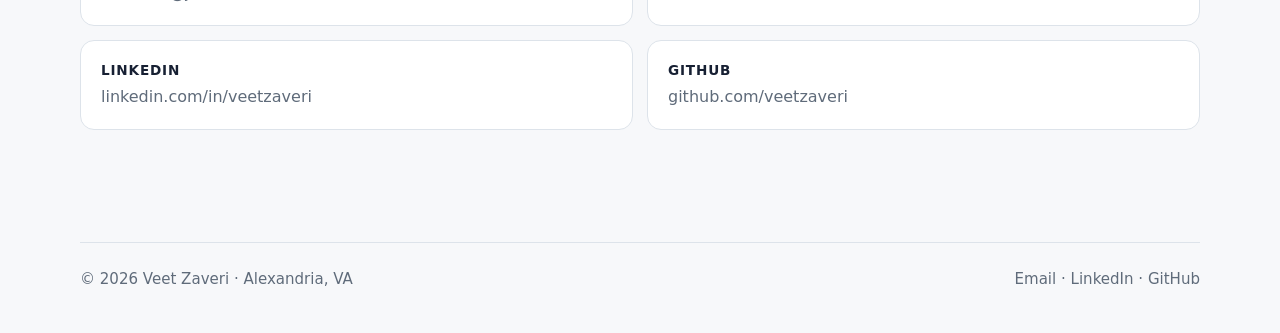
==== commit d40207b4: "fix header" ====
--- a/index.html
+++ b/index.html
@@ -139,7 +139,7 @@
 
 <section class="section">
   <div class="container">
-    <div class="section-heading">
+    <div class="section-heading engineering-heading">
       <h2>Engineering at scale</h2>
       <p>
         In parallel with research, I build data and ML systems for large analytical workloads,
--- a/styles.css
+++ b/styles.css
@@ -152,6 +152,14 @@
   font-size: 1.05rem;
 }
 
+.engineering-heading {
+  grid-template-columns: 1fr 1fr;
+}
+
+.engineering-heading h2 {
+  white-space: nowrap;
+}
+
 .grid {
   display: grid;
   grid-template-columns: repeat(12, 1fr);
@@ -439,6 +447,10 @@
   .section-heading,
   .project-layout { grid-template-columns: 1fr; gap: 12px; }
 
+  .engineering-heading h2 {
+  white-space: normal;
+  }
+
   .card,
   .card.featured,
   .skill-group { grid-column: span 12; }
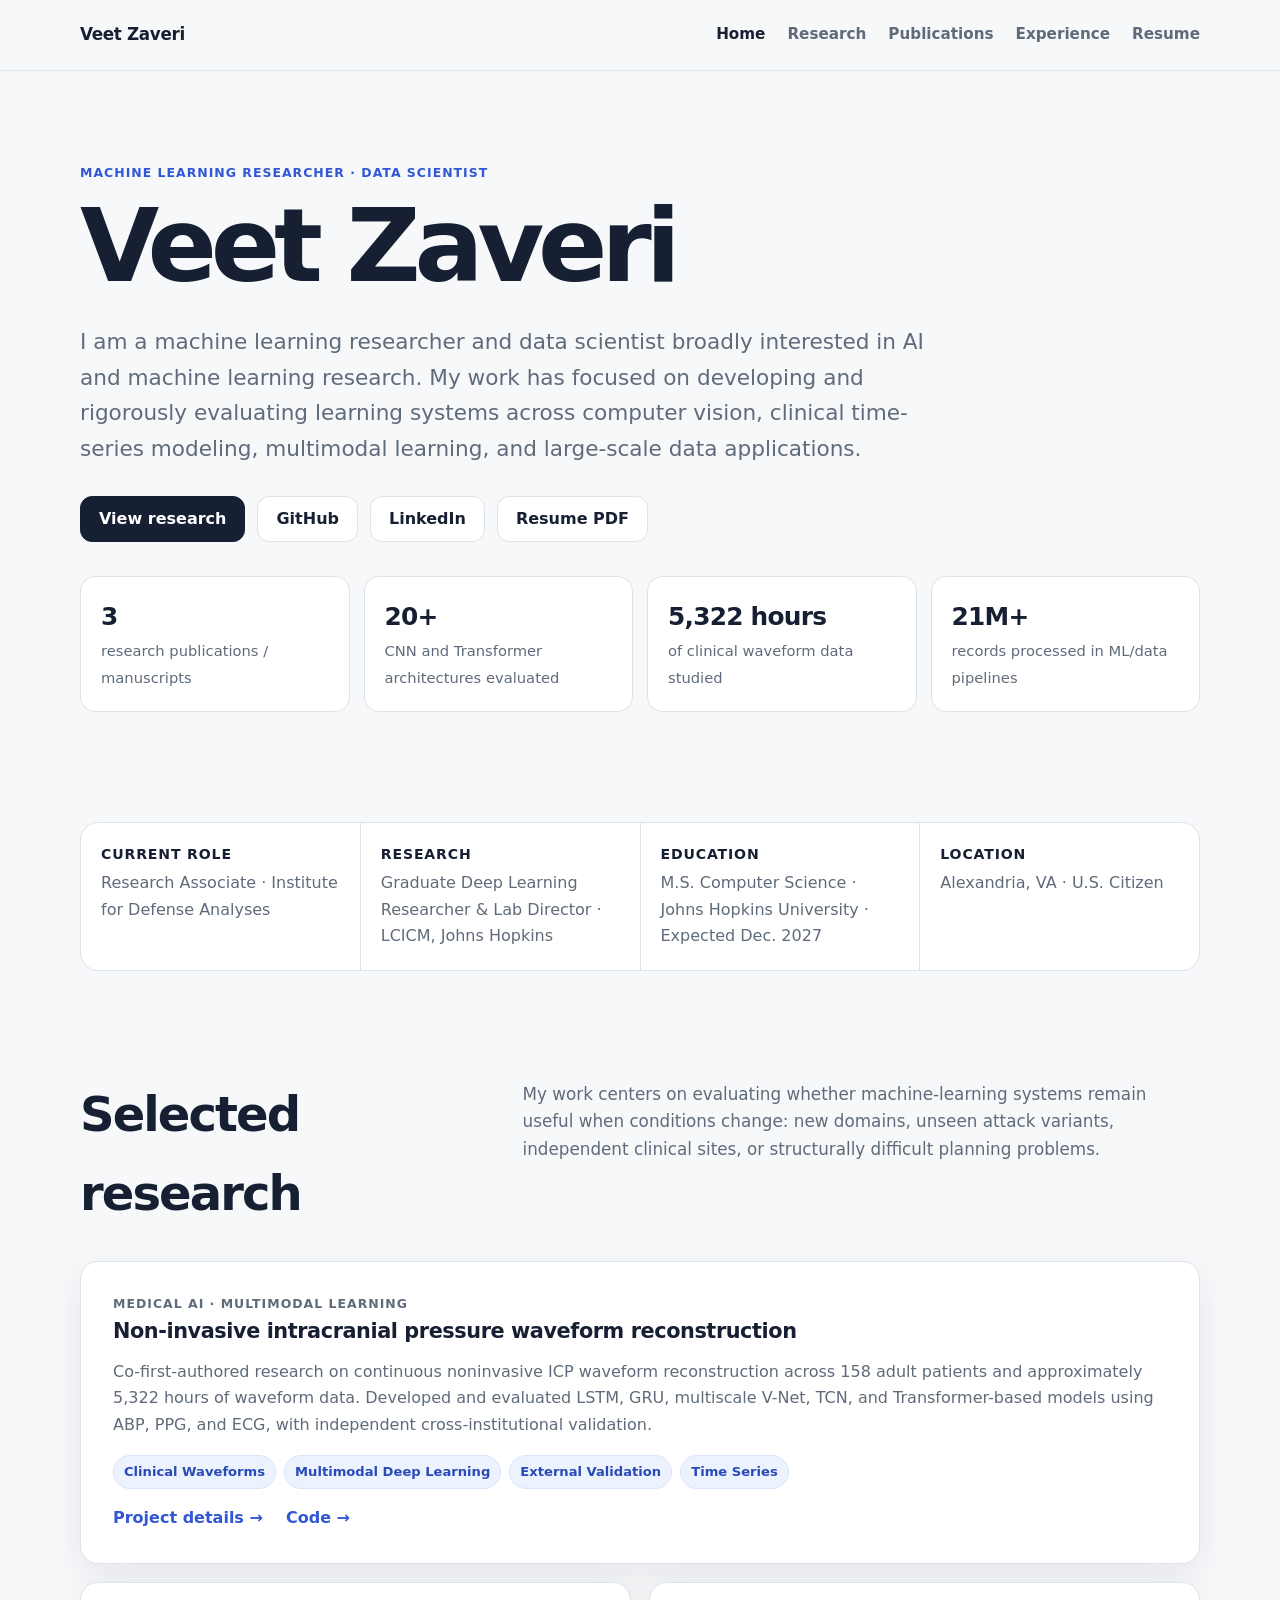
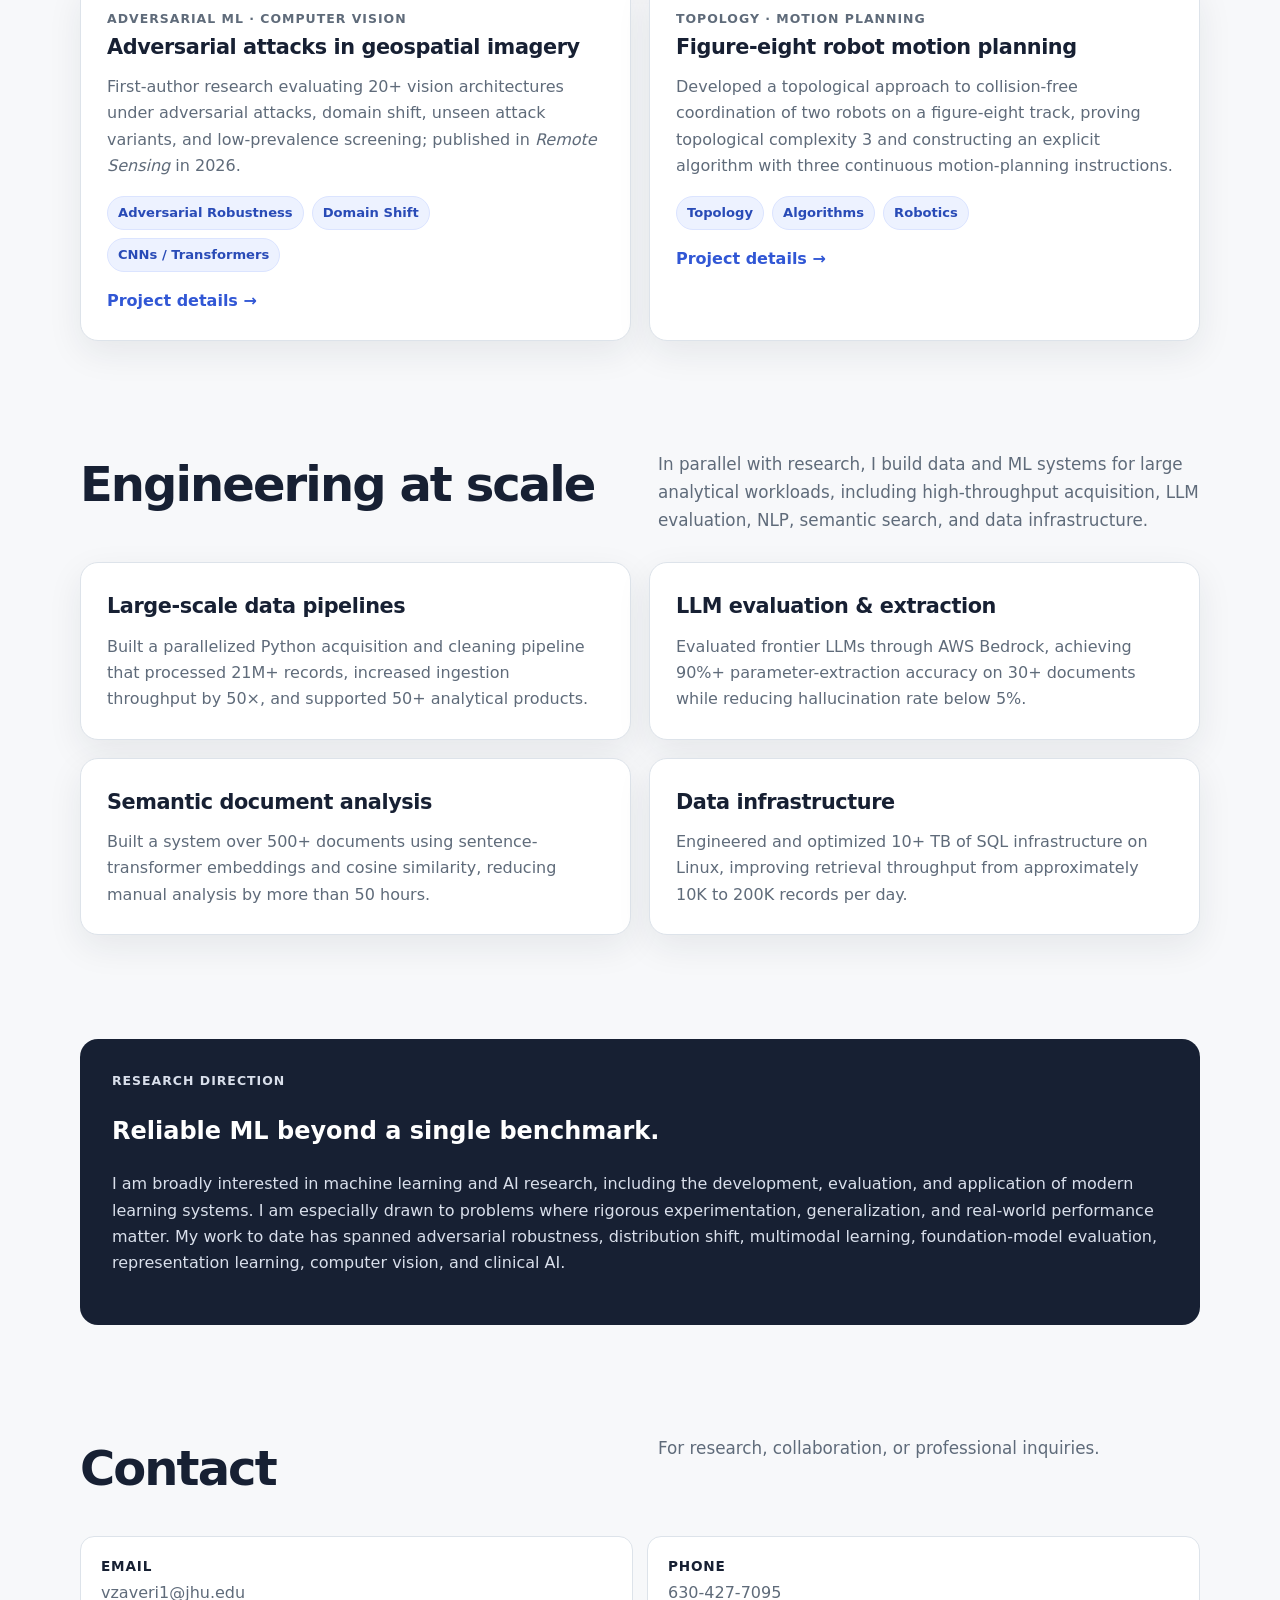
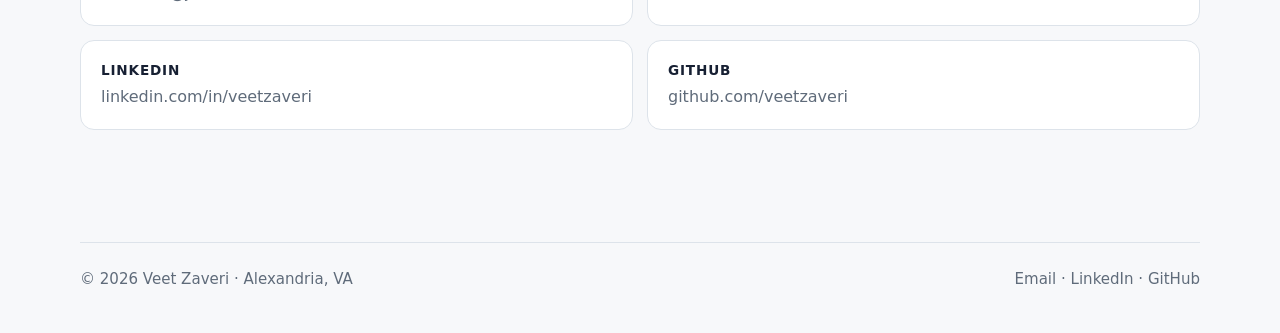
==== commit 3546a6c0: "fix contact alignment" ====
--- a/index.html
+++ b/index.html
@@ -193,7 +193,7 @@
 
 <section class="section">
   <div class="container">
-    <div class="section-heading">
+    <div class="section-heading contact-heading">
       <h2>Contact</h2>
       <p>For research, collaboration, or professional inquiries.</p>
     </div>
--- a/styles.css
+++ b/styles.css
@@ -411,6 +411,10 @@
   text-decoration: none;
 }
 
+.contact-heading {
+  grid-template-columns: 1fr 1fr;
+}
+
 .footer {
   padding: 60px 0 42px;
   color: var(--muted);
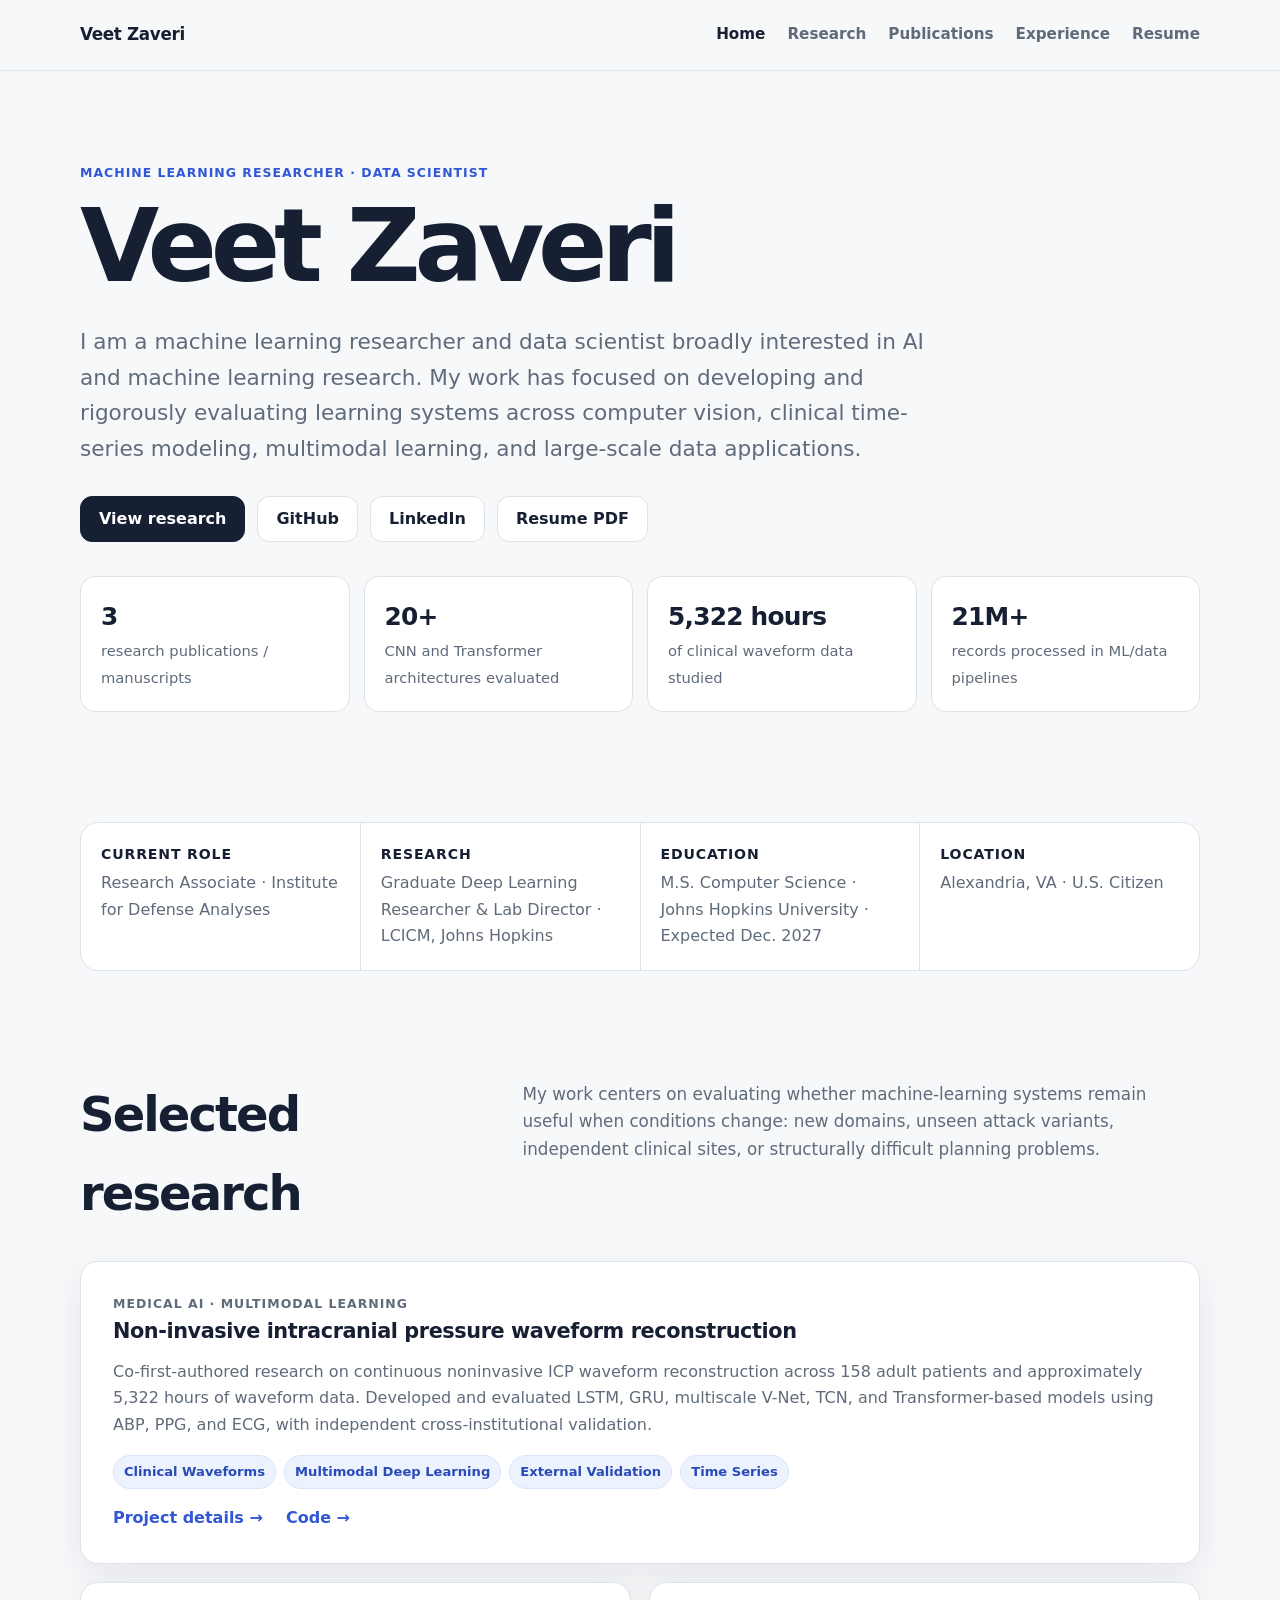
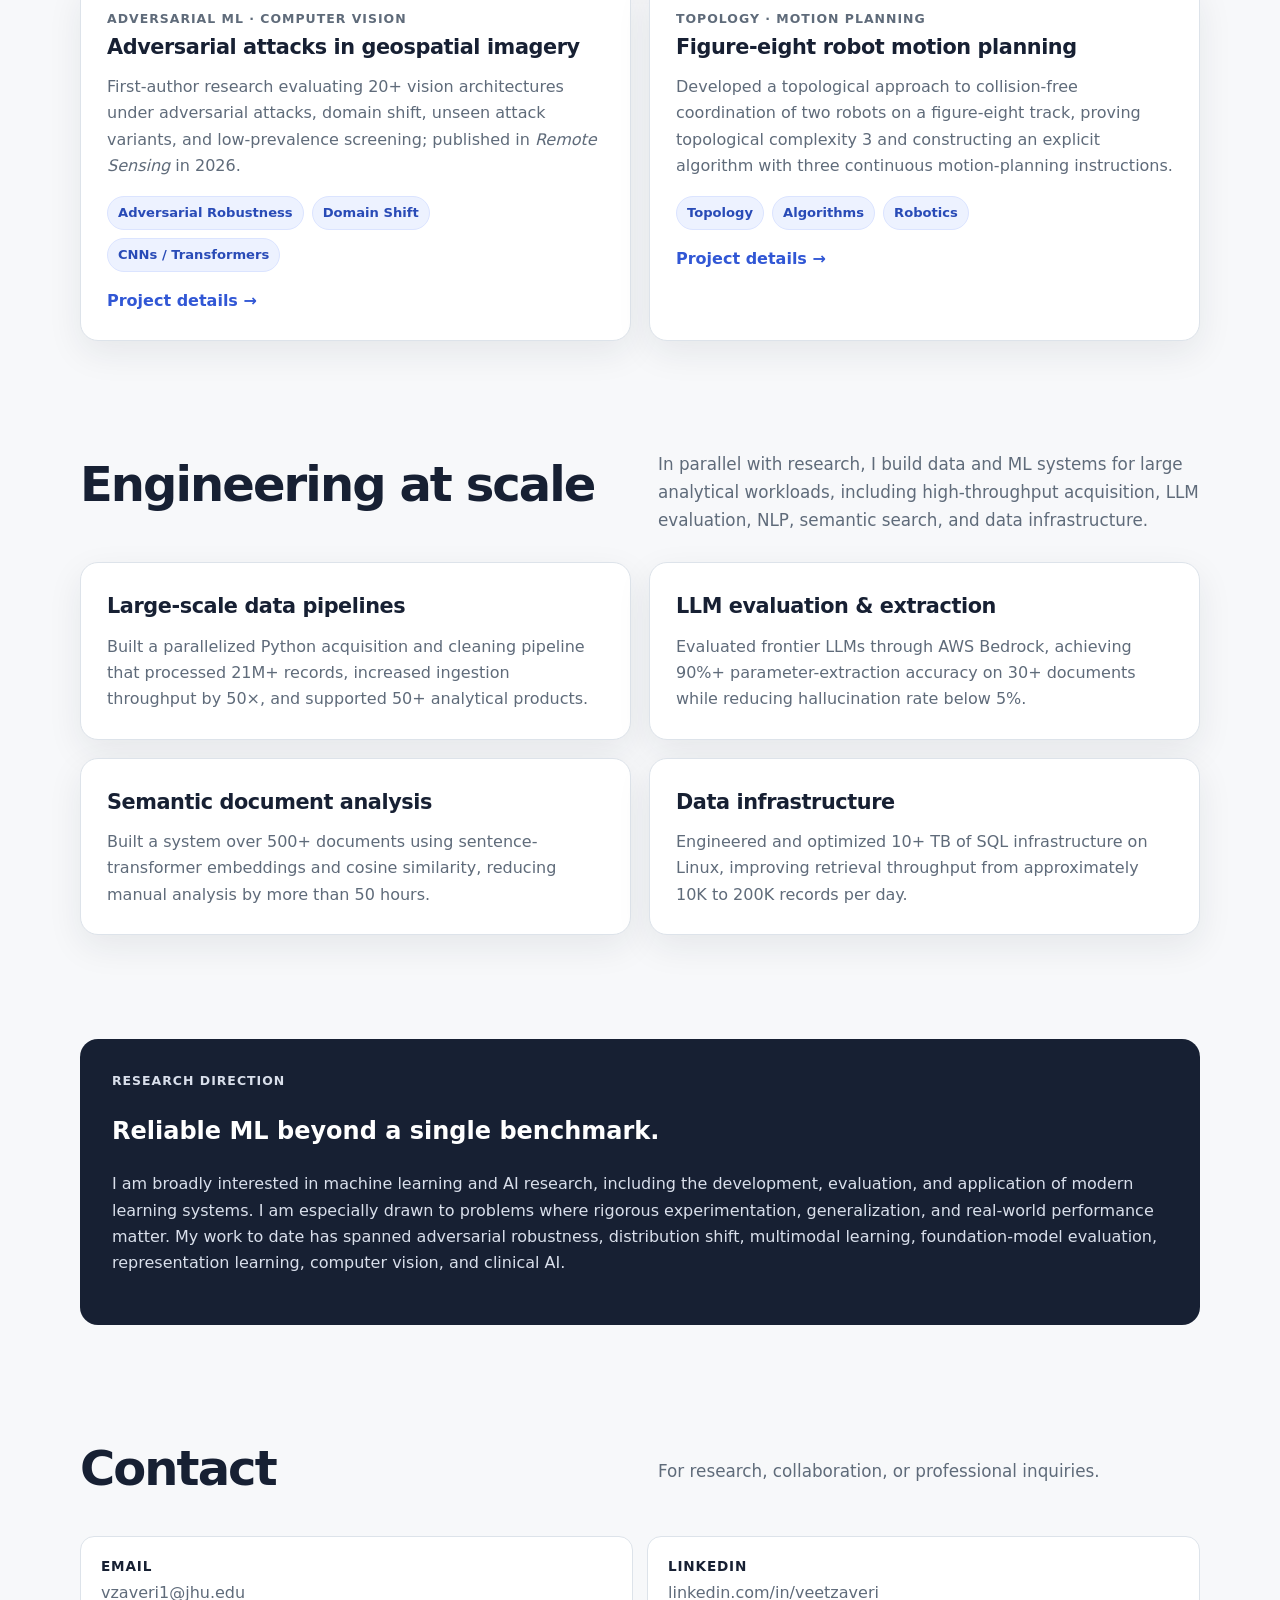
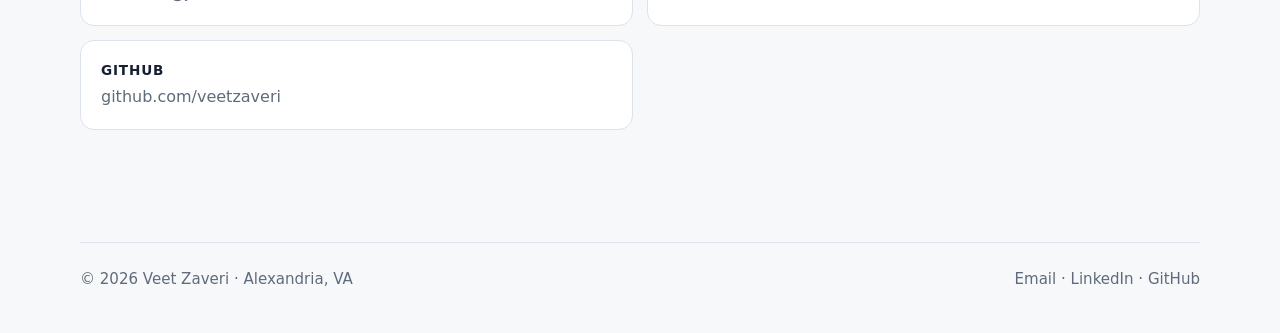
==== commit beef8bb4: "remove number" ====
--- a/index.html
+++ b/index.html
@@ -199,7 +199,6 @@
     </div>
     <div class="contact-grid">
       <div class="contact-item"><strong>Email</strong><a href="mailto:vzaveri1@jhu.edu">vzaveri1@jhu.edu</a></div>
-      <div class="contact-item"><strong>Phone</strong><a href="tel:+16304277095">630-427-7095</a></div>
       <div class="contact-item"><strong>LinkedIn</strong><a href="https://www.linkedin.com/in/veetzaveri/" target="_blank" rel="noopener">linkedin.com/in/veetzaveri</a></div>
       <div class="contact-item"><strong>GitHub</strong><a href="https://github.com/veetzaveri" target="_blank" rel="noopener">github.com/veetzaveri</a></div>
     </div>
--- a/styles.css
+++ b/styles.css
@@ -413,6 +413,7 @@
 
 .contact-heading {
   grid-template-columns: 1fr 1fr;
+  align-items: center;
 }
 
 .footer {
